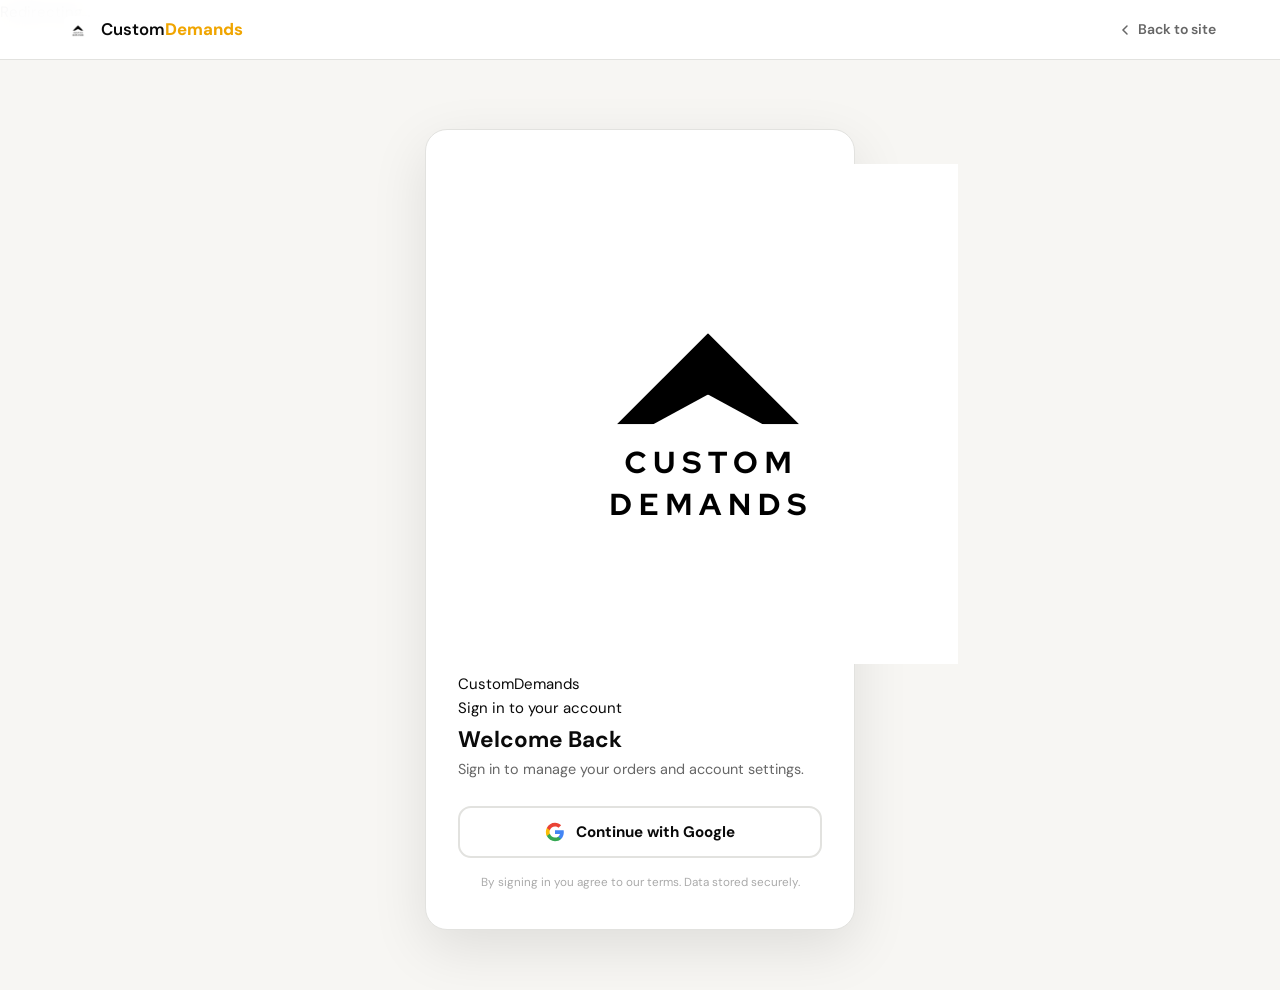
==== auth.html @ 0d6075da "Update auth.html" ====
<!DOCTYPE html>
<html lang="en">
<head>
  <meta charset="UTF-8"/>
  <meta name="viewport" content="width=device-width, initial-scale=1.0"/>
  <title>Account — Custom Demands</title>
  <link rel="icon" type="image/png" href="favicon.png"/>
  <link rel="preconnect" href="https://fonts.googleapis.com"/>
  <link rel="preconnect" href="https://fonts.gstatic.com" crossorigin/>
  <link href="https://fonts.googleapis.com/css2?family=Bebas+Neue&family=DM+Sans:wght@400;500;600;700;800&display=swap" rel="stylesheet"/>
  <link rel="stylesheet" href="auth.css"/>
</head>
<body>

  <!-- NAV -->
  <nav class="anav">
    <a href="index.html" class="anav-logo">
      <img src="favicon.png" alt="CD"/>
      <span>Custom<strong>Demands</strong></span>
    </a>
    <a href="index.html" class="anav-back">
      <svg width="16" height="16" viewBox="0 0 24 24" fill="none" stroke="currentColor" stroke-width="2.2" stroke-linecap="round"><polyline points="15 18 9 12 15 6"/></svg>
      Back to site
    </a>
  </nav>

  <!-- Redirect overlay (only shows during page transitions) -->
  <div class="redir-overlay" id="redirOverlay">
    <div class="redir-spin"></div>
    <p>Redirecting…</p>
  </div>

  <main class="amain">

    <!-- ═══════════════════════════════
         SCREEN 1 · SIGN IN  (default)
         ═══════════════════════════════ -->
    <section class="ascreen" id="screenSignIn">
      <div class="acard">
        <div class="abrand">
          <img src="favicon.png" alt="CD" class="abrand-ico"/>
          <div>
            <div class="abrand-name">Custom<span>Demands</span></div>
            <div class="abrand-sub">Sign in to your account</div>
          </div>
        </div>

        <h1 class="ahead">Welcome Back</h1>
        <p class="asub">Sign in to manage your orders and account settings.</p>

        <button class="btn-google" id="btnGoogle">
          <svg width="20" height="20" viewBox="0 0 24 24"><path d="M22.56 12.25c0-.78-.07-1.53-.2-2.25H12v4.26h5.92c-.26 1.37-1.04 2.53-2.21 3.31v2.77h3.57c2.08-1.92 3.28-4.74 3.28-8.09z" fill="#4285F4"/><path d="M12 23c2.97 0 5.46-.98 7.28-2.66l-3.57-2.77c-.98.66-2.23 1.06-3.71 1.06-2.86 0-5.29-1.93-6.16-4.53H2.18v2.84C3.99 20.53 7.7 23 12 23z" fill="#34A853"/><path d="M5.84 14.09c-.22-.66-.35-1.36-.35-2.09s.13-1.43.35-2.09V7.07H2.18C1.43 8.55 1 10.22 1 12s.43 3.45 1.18 4.93l3.66-2.84z" fill="#FBBC05"/><path d="M12 5.38c1.62 0 3.06.56 4.21 1.64l3.15-3.15C17.45 2.09 14.97 1 12 1 7.7 1 3.99 3.47 2.18 7.07l3.66 2.84c.87-2.6 3.3-4.53 6.16-4.53z" fill="#EA4335"/></svg>
          Continue with Google
        </button>

        <p class="aerr" id="signInError"></p>
        <p class="aterms">By signing in you agree to our terms. Data stored securely.</p>
      </div>
    </section>

    <!-- ═══════════════════════════════
         SCREEN 2 · ALREADY SIGNED IN
         ═══════════════════════════════ -->
    <section class="ascreen" id="screenAlready" style="display:none">
      <div class="acard">
        <div class="abrand">
          <img src="favicon.png" alt="CD" class="abrand-ico"/>
          <div>
            <div class="abrand-name">Custom<span>Demands</span></div>
            <div class="abrand-sub">You're logged in</div>
          </div>
        </div>

        <div class="already-avatar-wrap">
          <img src="" alt="" id="alreadyAvatar" class="already-avatar"/>
          <div class="already-check">
            <svg width="12" height="12" viewBox="0 0 24 24" fill="none" stroke="currentColor" stroke-width="3"><polyline points="20 6 9 17 4 12"/></svg>
          </div>
        </div>

        <h1 class="ahead" id="alreadyTitle">Hey, @user</h1>
        <p class="asub" id="alreadyEmail">email@example.com</p>
        <p class="already-note">You're already signed in to Custom Demands.</p>

        <a href="index.html" class="btn-full">Go to Homepage</a>
        <a href="auth.html?settings" class="btn-full outline" style="margin-top:10px">Open Settings</a>
        <button class="btn-signout-alt" id="btnAlreadySignOut">
          <svg width="14" height="14" viewBox="0 0 24 24" fill="none" stroke="currentColor" stroke-width="2" stroke-linecap="round"><path d="M9 21H5a2 2 0 01-2-2V5a2 2 0 012-2h4"/><polyline points="16 17 21 12 16 7"/><line x1="21" y1="12" x2="9" y2="12"/></svg>
          Sign out of this account
        </button>
      </div>
    </section>

    <!-- ═══════════════════════════════
         SCREEN 3 · PICK USERNAME
         ═══════════════════════════════ -->
    <section class="ascreen" id="screenUsername" style="display:none">
      <div class="acard">
        <div class="abrand">
          <img src="favicon.png" alt="CD" class="abrand-ico"/>
          <div>
            <div class="abrand-name">Custom<span>Demands</span></div>
            <div class="abrand-sub">One last step</div>
          </div>
        </div>

        <h1 class="ahead">Pick a Username</h1>
        <p class="asub">Choose a unique username for your Custom Demands profile.</p>

        <div class="user-prev">
          <img src="" alt="" id="upAvatar" class="user-prev-img"/>
          <div>
            <div class="user-prev-name"  id="upName">Name</div>
            <div class="user-prev-email" id="upEmail">email</div>
          </div>
        </div>

        <div class="afield">
          <label class="alabel" for="unInput">Username</label>
          <div class="ainput-wrap">
            <span class="ainput-pre">@</span>
            <input id="unInput" type="text" class="ainput" placeholder="yourcoolname" maxlength="24" autocomplete="off" spellcheck="false"/>
          </div>
          <p class="ahint">3–24 chars · Letters, numbers, underscores</p>
        </div>

        <p class="aerr" id="unError"></p>
        <button class="btn-full" id="btnSaveUsername">Save &amp; Continue</button>
      </div>
    </section>

    <!-- ═══════════════════════════════
         SCREEN 4 · SETTINGS
         ═══════════════════════════════ -->
    <section class="ascreen wide" id="screenSettings" style="display:none">
      <div class="acard wide">

        <div class="sprofile">
          <img src="" alt="" id="spAvatar" class="sprofile-img"/>
          <div>
            <div class="sprofile-un"    id="spUsername">@username</div>
            <div class="sprofile-email" id="spEmail">email</div>
            <div class="sprofile-since" id="spSince">Member since —</div>
          </div>
        </div>

        <div class="stabs">
          <button class="stab active" data-panel="panelProfile">
            <svg width="13" height="13" viewBox="0 0 24 24" fill="none" stroke="currentColor" stroke-width="2"><circle cx="12" cy="8" r="4"/><path d="M4 20c0-4 3.6-7 8-7s8 3 8 7"/></svg>
            Profile
          </button>
          <button class="stab" data-panel="panelAccount">
            <svg width="13" height="13" viewBox="0 0 24 24" fill="none" stroke="currentColor" stroke-width="2"><circle cx="12" cy="12" r="3"/><path d="M19.4 15a1.65 1.65 0 00.33 1.82l.06.06a2 2 0 010 2.83 2 2 0 01-2.83 0l-.06-.06a1.65 1.65 0 00-1.82-.33 1.65 1.65 0 00-1 1.51V21a2 2 0 01-4 0v-.09A1.65 1.65 0 009 19.4a1.65 1.65 0 00-1.82.33l-.06.06a2 2 0 01-2.83-2.83l.06-.06A1.65 1.65 0 004.68 15a1.65 1.65 0 00-1.51-1H3a2 2 0 010-4h.09A1.65 1.65 0 004.6 9a1.65 1.65 0 00-.33-1.82l-.06-.06a2 2 0 012.83-2.83l.06.06A1.65 1.65 0 009 4.68a1.65 1.65 0 001-1.51V3a2 2 0 014 0v.09a1.65 1.65 0 001 1.51 1.65 1.65 0 001.82-.33l.06-.06a2 2 0 012.83 2.83l-.06.06A1.65 1.65 0 0019.4 9a1.65 1.65 0 001.51 1H21a2 2 0 010 4h-.09a1.65 1.65 0 00-1.51 1z"/></svg>
            Account
          </button>
        </div>

        <!-- Profile panel -->
        <div class="spanel active" id="panelProfile">
          <h2 class="spanel-title">Edit Profile</h2>
          <div class="afield">
            <label class="alabel" for="settingsUsername">Username</label>
            <div class="ainput-wrap">
              <span class="ainput-pre">@</span>
              <input id="settingsUsername" type="text" class="ainput" placeholder="username" maxlength="24" autocomplete="off" spellcheck="false"/>
            </div>
            <p class="ahint">3–24 chars · Letters, numbers, underscores</p>
          </div>
          <p class="aerr"  id="sError"></p>
          <p class="aok"   id="sSuccess"></p>
          <button class="btn-full" id="btnSaveSettings">Save Changes</button>
        </div>

        <!-- Account panel -->
        <div class="spanel" id="panelAccount">
          <h2 class="spanel-title">Account Info</h2>
          <div class="sinfo-list">
            <div class="sinfo-row"><span class="sinfo-k">Display Name</span><span class="sinfo-v" id="infoName">—</span></div>
            <div class="sinfo-row"><span class="sinfo-k">Email</span>       <span class="sinfo-v" id="infoEmail">—</span></div>
            <div class="sinfo-row"><span class="sinfo-k">Provider</span>    <span class="sinfo-v">Google</span></div>
            <div class="sinfo-row"><span class="sinfo-k">User ID</span>     <span class="sinfo-v mono" id="infoUID">—</span></div>
          </div>
          <div class="ssignout-zone">
            <p class="ssignout-lbl">End your current session</p>
            <button class="btn-signout" id="btnSignOut">
              <svg width="15" height="15" viewBox="0 0 24 24" fill="none" stroke="currentColor" stroke-width="2" stroke-linecap="round"><path d="M9 21H5a2 2 0 01-2-2V5a2 2 0 012-2h4"/><polyline points="16 17 21 12 16 7"/><line x1="21" y1="12" x2="9" y2="12"/></svg>
              Sign Out
            </button>
          </div>
        </div>

      </div>
    </section>

  </main>

  <script src="https://www.gstatic.com/firebasejs/10.12.0/firebase-app-compat.js"></script>
  <script src="https://www.gstatic.com/firebasejs/10.12.0/firebase-auth-compat.js"></script>
  <script src="https://www.gstatic.com/firebasejs/10.12.0/firebase-database-compat.js"></script>
  <script src="auth.js"></script>
</body>
</html>
---- auth.css ----
/* ===============================
   CUSTOM DEMANDS — auth.css
   =============================== */

*, *::before, *::after { box-sizing: border-box; margin: 0; padding: 0; }

:root {
  --white:  #ffffff;
  --off:    #f7f6f3;
  --light:  #eeede9;
  --border: #e2e2df;
  --black:  #0a0a0a;
  --gray:   #666;
  --gray-l: #aaa;
  --accent: #f0a500;
  --red:    #d03030;
  --green:  #1a9e5e;
  --nav-h:  60px;
  --r:      13px;
  --r-lg:   22px;
  --shadow: 0 18px 56px rgba(0,0,0,.10);
  --fd:     'Bebas Neue', sans-serif;
  --fb:     'DM Sans', sans-serif;
}

html { scroll-behavior: smooth; }

body {
  background: var(--off);
  color: var(--black);
  font-family: var(--fb);
  font-size: 15px;
  line-height: 1.65;
  min-height: 100vh;
  -webkit-font-smoothing: antialiased;
}

* { -webkit-user-select: none; user-select: none; }
input { -webkit-user-select: text; user-select: text; }
img { -webkit-user-drag: none; pointer-events: none; }

::-webkit-scrollbar { width: 5px; }
::-webkit-scrollbar-thumb { background: #ccc; border-radius: 99px; }

/* ── NAV ── */
.anav {
  position: fixed; top: 0; left: 0; right: 0; z-index: 100;
  height: var(--nav-h);
  background: rgba(255,255,255,.96);
  backdrop-filter: blur(14px);
  border-bottom: 1.5px solid var(--border);
  display: flex; align-items: center; justify-content: space-between;
  padding: 0 5%;
}
.anav-logo {
  display: flex; align-items: center; gap: 9px;
  text-decoration: none; color: var(--black);
  font-size: 1.05rem; font-weight: 600;
}
.anav-logo img { width: 28px; height: 28px; border-radius: 6px; object-fit: contain; }
.anav-logo strong { color: var(--accent); font-weight: 800; }
.anav-back {
  display: flex; align-items: center; gap: 5px;
  color: var(--gray); font-size: .875rem; font-weight: 600;
  text-decoration: none; transition: color .2s;
}
.anav-back:hover { color: var(--black); }

/* ── REDIRECT OVERLAY ── */
.redirect-overlay {
  display: none;
  position: fixed; inset: 0; z-index: 999;
  background: var(--off);
  flex-direction: column;
  align-items: center; justify-content: center; gap: 14px;
}
.redirect-overlay.show { display: flex; }
.redirect-spinner {
  width: 36px; height: 36px;
  border: 3px solid var(--border);
  border-top-color: var(--black);
  border-radius: 50%;
  animation: spin .65s linear infinite;
}
.redirect-overlay p { font-size: .85rem; font-weight: 600; color: var(--gray); }
@keyframes spin { to { transform: rotate(360deg); } }

/* ── MAIN ── */
.amain {
  min-height: 100vh;
  padding: calc(var(--nav-h) + 44px) 5% 60px;
  display: flex; align-items: flex-start; justify-content: center;
}

/* ── SCREENS ── */
.ascreen {
  width: 100%; max-width: 430px;
  animation: aUp .28s ease;
}
.ascreen.wide { max-width: 520px; }

@keyframes aUp {
  from { opacity: 0; transform: translateY(14px); }
  to   { opacity: 1; transform: translateY(0); }
}

/* ── CARD ── */
.acard {
  background: var(--white);
  border: 1.5px solid var(--border);
  border-radius: var(--r-lg);
  padding: 34px 32px 38px;
  box-shadow: var(--shadow);
}
.acard.wide { max-width: 100%; }

/* ── BRAND ROW ── */
.acard-brand {
  display: flex; align-items: center; gap: 12px;
  padding-bottom: 22px; margin-bottom: 22px;
  border-bottom: 1.5px solid var(--border);
}
.acard-favicon {
  width: 44px; height: 44px; border-radius: 10px;
  object-fit: contain; background: var(--off);
  border: 1.5px solid var(--border); flex-shrink: 0;
}
.acard-brand-name { font-size: 1.05rem; font-weight: 700; line-height: 1.2; }
.acard-brand-name span { color: var(--accent); }
.acard-brand-sub { font-size: .75rem; color: var(--gray-l); margin-top: 2px; }

/* ── TYPOGRAPHY ── */
.aheading {
  font-family: var(--fd);
  font-size: 2.6rem; letter-spacing: .3px; line-height: 1;
  color: var(--black); margin-bottom: 9px;
}
.asub   { font-size: .9rem; color: var(--gray); line-height: 1.65; margin-bottom: 24px; }
.aterms { font-size: .73rem; color: var(--gray-l); text-align: center; margin-top: 16px; line-height: 1.5; }

/* ── GOOGLE BUTTON ── */
.btn-google {
  display: flex; align-items: center; justify-content: center; gap: 11px;
  width: 100%; padding: 14px 20px;
  background: var(--white);
  border: 2px solid var(--border);
  border-radius: var(--r);
  font-family: var(--fb); font-weight: 700; font-size: .95rem;
  color: var(--black); cursor: pointer;
  transition: border-color .2s, box-shadow .18s, transform .15s, background .18s;
}
.btn-google:hover {
  border-color: var(--black); background: var(--off);
  box-shadow: 0 6px 22px rgba(0,0,0,.09);
  transform: translateY(-1px);
}
.btn-google:active { transform: translateY(0); box-shadow: none; }
.btn-google:disabled { opacity: .55; cursor: not-allowed; transform: none; }

.btn-google-spinner {
  display: inline-block; width: 16px; height: 16px;
  border: 2px solid rgba(0,0,0,.15); border-top-color: var(--black);
  border-radius: 50%; animation: spin .6s linear infinite;
}

/* ── USER PREVIEW ── */
.user-preview {
  display: flex; align-items: center; gap: 12px;
  padding: 14px 16px;
  background: var(--off); border: 1.5px solid var(--border);
  border-radius: var(--r); margin-bottom: 20px;
}
.user-preview-img {
  width: 48px; height: 48px; border-radius: 50%;
  object-fit: cover; flex-shrink: 0;
  border: 2.5px solid var(--white);
  box-shadow: 0 3px 12px rgba(0,0,0,.1);
}
.user-preview-name  { font-weight: 700; font-size: .9rem; }
.user-preview-email { font-size: .76rem; color: var(--gray-l); margin-top: 2px; }

/* ── FORM ── */
.afield { margin-bottom: 16px; }
.alabel {
  display: block; font-size: .76rem; font-weight: 800;
  letter-spacing: .12em; text-transform: uppercase;
  color: var(--black); margin-bottom: 8px;
}
.ainput-wrap {
  display: flex; align-items: stretch;
  border: 2px solid var(--border); border-radius: var(--r);
  overflow: hidden; background: var(--white);
  transition: border-color .2s, box-shadow .2s;
}
.ainput-wrap:focus-within {
  border-color: var(--black);
  box-shadow: 0 0 0 3px rgba(0,0,0,.06);
}
.ainput-pre {
  display: flex; align-items: center; padding: 0 12px;
  font-weight: 900; font-size: 1rem; color: var(--gray-l);
  background: var(--off); border-right: 2px solid var(--border); flex-shrink: 0;
}
.ainput {
  flex: 1; padding: 12px 14px;
  background: none; border: none; outline: none;
  font-family: var(--fb); font-size: .95rem; font-weight: 500; color: var(--black);
}
.ainput::placeholder { color: var(--gray-l); }
.ahint { font-size: .74rem; color: var(--gray-l); margin-top: 6px; }

/* ── MESSAGES ── */
.aerror {
  font-size: .82rem; color: var(--red); font-weight: 600;
  margin-bottom: 12px; line-height: 1.45;
}
.aerror:not(:empty) {
  background: rgba(208,48,48,.06); border: 1px solid rgba(208,48,48,.18);
  border-radius: 9px; padding: 10px 13px;
}
.asuccess {
  font-size: .82rem; color: var(--green); font-weight: 600; margin-bottom: 12px;
}
.asuccess:not(:empty) {
  background: rgba(26,158,94,.06); border: 1px solid rgba(26,158,94,.2);
  border-radius: 9px; padding: 10px 13px;
}

/* ── BUTTONS ── */
.btn-full {
  display: flex; align-items: center; justify-content: center;
  width: 100%; padding: 14px;
  background: var(--black); color: var(--white);
  border: 2px solid var(--black); border-radius: 999px;
  font-family: var(--fb); font-weight: 800; font-size: .88rem;
  letter-spacing: .05em; text-transform: uppercase; cursor: pointer;
  transition: background .2s, color .2s, transform .15s, box-shadow .2s;
}
.btn-full:hover {
  background: var(--accent); border-color: var(--accent); color: var(--black);
  transform: translateY(-2px); box-shadow: 0 8px 24px rgba(240,165,0,.26);
}
.btn-full:disabled { opacity: .5; cursor: not-allowed; transform: none; box-shadow: none; }

/* ── SETTINGS PROFILE ── */
.sprofile {
  display: flex; align-items: center; gap: 16px;
  padding-bottom: 20px; margin-bottom: 20px;
  border-bottom: 1.5px solid var(--border);
}
.sprofile-img {
  width: 66px; height: 66px; border-radius: 50%;
  object-fit: cover; flex-shrink: 0;
  border: 3px solid var(--border);
}
.sprofile-username { font-family: var(--fd); font-size: 1.65rem; letter-spacing: .02em; line-height: 1; }
.sprofile-email    { font-size: .84rem; color: var(--gray); margin-top: 4px; }
.sprofile-since    { font-size: .73rem; color: var(--gray-l); margin-top: 4px; }

/* ── TABS ── */
.stabs {
  display: flex; gap: 4px;
  background: var(--light); border-radius: 999px; padding: 4px;
  margin-bottom: 24px;
}
.stab {
  flex: 1; display: flex; align-items: center; justify-content: center; gap: 7px;
  padding: 9px 16px; background: none; border: none; border-radius: 999px;
  font-family: var(--fb); font-size: .875rem; font-weight: 600;
  color: var(--gray); cursor: pointer;
  transition: background .18s, color .18s, box-shadow .18s;
}
.stab.active {
  background: var(--white); color: var(--black);
  box-shadow: 0 2px 10px rgba(0,0,0,.07);
}

/* ── PANELS ── */
.spanel { display: none; }
.spanel.active { display: block; animation: aUp .2s ease; }
.spanel-title {
  font-family: var(--fd); font-size: 1.5rem; letter-spacing: .02em;
  color: var(--black); margin-bottom: 18px;
}

/* ── INFO LIST ── */
.sinfo-list {
  border: 1.5px solid var(--border); border-radius: var(--r);
  overflow: hidden; margin-bottom: 22px;
}
.sinfo-row {
  display: flex; align-items: center; justify-content: space-between;
  padding: 12px 16px; gap: 16px;
  border-bottom: 1px solid var(--border);
}
.sinfo-row:last-child { border-bottom: none; }
.sinfo-row:nth-child(even) { background: var(--off); }
.sinfo-key {
  font-size: .76rem; font-weight: 800; letter-spacing: .1em;
  text-transform: uppercase; color: var(--gray); white-space: nowrap;
}
.sinfo-val  { font-size: .875rem; font-weight: 500; color: var(--black); text-align: right; }
.sinfo-val.mono { font-family: monospace; font-size: .72rem; color: var(--gray); }

/* ── SIGN OUT ── */
.ssignout-wrap {
  display: flex; align-items: center; justify-content: space-between;
  flex-wrap: wrap; gap: 12px;
  background: var(--off); border: 1.5px solid var(--border);
  border-radius: var(--r); padding: 18px 20px;
}
.ssignout-label { font-size: .85rem; font-weight: 600; color: var(--gray); }
.btn-signout {
  display: flex; align-items: center; gap: 8px;
  padding: 9px 20px;
  background: var(--white); color: var(--red);
  border: 1.5px solid var(--red); border-radius: 999px;
  font-family: var(--fb); font-weight: 700; font-size: .84rem;
  cursor: pointer; transition: background .18s, color .18s, transform .15s;
}
.btn-signout:hover { background: var(--red); color: var(--white); transform: translateY(-1px); }

/* ── RESPONSIVE ── */
@media (max-width: 520px) {
  .acard { padding: 22px 18px 26px; }
  .aheading { font-size: 2rem; }
  .sprofile { flex-direction: column; align-items: flex-start; }
  .stabs { flex-direction: column; border-radius: var(--r); }
  .stab  { border-radius: 9px; }
  .sinfo-row { flex-direction: column; align-items: flex-start; gap: 3px; }
  .sinfo-val { text-align: left; }
  .ssignout-wrap { flex-direction: column; align-items: flex-start; }
}
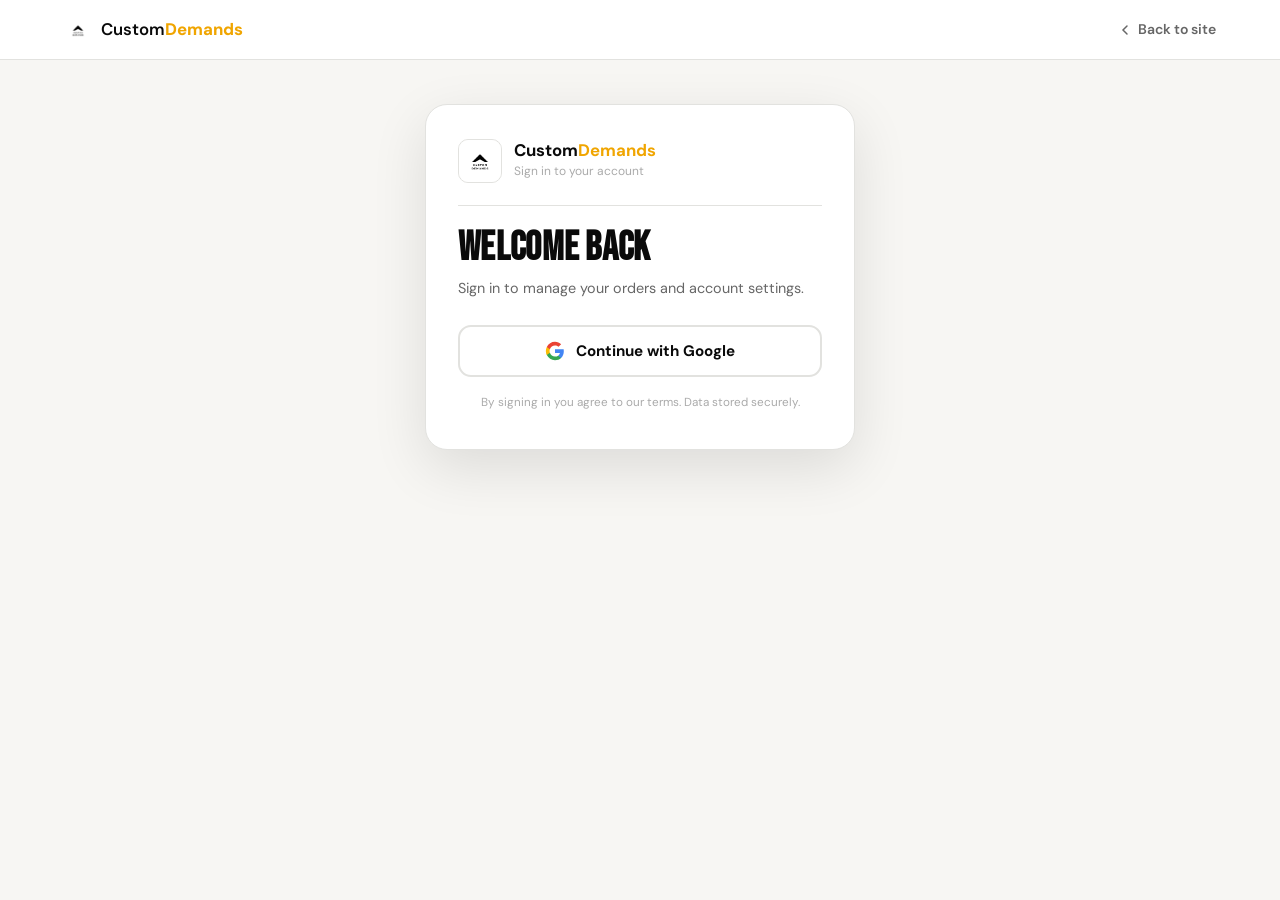
==== commit e8cc4393: "Update auth.html" ====
--- a/auth.html
+++ b/auth.html
@@ -12,7 +12,6 @@
 </head>
 <body>
 
-  <!-- NAV -->
   <nav class="anav">
     <a href="index.html" class="anav-logo">
       <img src="favicon.png" alt="CD"/>
@@ -24,7 +23,6 @@
     </a>
   </nav>
 
-  <!-- Redirect overlay (only shows during page transitions) -->
   <div class="redir-overlay" id="redirOverlay">
     <div class="redir-spin"></div>
     <p>Redirecting…</p>
@@ -32,9 +30,7 @@
 
   <main class="amain">
 
-    <!-- ═══════════════════════════════
-         SCREEN 1 · SIGN IN  (default)
-         ═══════════════════════════════ -->
+    <!-- SCREEN 1: SIGN IN -->
     <section class="ascreen" id="screenSignIn">
       <div class="acard">
         <div class="abrand">
@@ -44,23 +40,18 @@
             <div class="abrand-sub">Sign in to your account</div>
           </div>
         </div>
-
         <h1 class="ahead">Welcome Back</h1>
         <p class="asub">Sign in to manage your orders and account settings.</p>
-
         <button class="btn-google" id="btnGoogle">
           <svg width="20" height="20" viewBox="0 0 24 24"><path d="M22.56 12.25c0-.78-.07-1.53-.2-2.25H12v4.26h5.92c-.26 1.37-1.04 2.53-2.21 3.31v2.77h3.57c2.08-1.92 3.28-4.74 3.28-8.09z" fill="#4285F4"/><path d="M12 23c2.97 0 5.46-.98 7.28-2.66l-3.57-2.77c-.98.66-2.23 1.06-3.71 1.06-2.86 0-5.29-1.93-6.16-4.53H2.18v2.84C3.99 20.53 7.7 23 12 23z" fill="#34A853"/><path d="M5.84 14.09c-.22-.66-.35-1.36-.35-2.09s.13-1.43.35-2.09V7.07H2.18C1.43 8.55 1 10.22 1 12s.43 3.45 1.18 4.93l3.66-2.84z" fill="#FBBC05"/><path d="M12 5.38c1.62 0 3.06.56 4.21 1.64l3.15-3.15C17.45 2.09 14.97 1 12 1 7.7 1 3.99 3.47 2.18 7.07l3.66 2.84c.87-2.6 3.3-4.53 6.16-4.53z" fill="#EA4335"/></svg>
           Continue with Google
         </button>
-
         <p class="aerr" id="signInError"></p>
         <p class="aterms">By signing in you agree to our terms. Data stored securely.</p>
       </div>
     </section>
 
-    <!-- ═══════════════════════════════
-         SCREEN 2 · ALREADY SIGNED IN
-         ═══════════════════════════════ -->
+    <!-- SCREEN 2: ALREADY SIGNED IN -->
     <section class="ascreen" id="screenAlready" style="display:none">
       <div class="acard">
         <div class="abrand">
@@ -70,18 +61,15 @@
             <div class="abrand-sub">You're logged in</div>
           </div>
         </div>
-
         <div class="already-avatar-wrap">
           <img src="" alt="" id="alreadyAvatar" class="already-avatar"/>
           <div class="already-check">
             <svg width="12" height="12" viewBox="0 0 24 24" fill="none" stroke="currentColor" stroke-width="3"><polyline points="20 6 9 17 4 12"/></svg>
           </div>
         </div>
-
         <h1 class="ahead" id="alreadyTitle">Hey, @user</h1>
         <p class="asub" id="alreadyEmail">email@example.com</p>
         <p class="already-note">You're already signed in to Custom Demands.</p>
-
         <a href="index.html" class="btn-full">Go to Homepage</a>
         <a href="auth.html?settings" class="btn-full outline" style="margin-top:10px">Open Settings</a>
         <button class="btn-signout-alt" id="btnAlreadySignOut">
@@ -91,9 +79,7 @@
       </div>
     </section>
 
-    <!-- ═══════════════════════════════
-         SCREEN 3 · PICK USERNAME
-         ═══════════════════════════════ -->
+    <!-- SCREEN 3: PICK USERNAME -->
     <section class="ascreen" id="screenUsername" style="display:none">
       <div class="acard">
         <div class="abrand">
@@ -103,10 +89,8 @@
             <div class="abrand-sub">One last step</div>
           </div>
         </div>
-
         <h1 class="ahead">Pick a Username</h1>
         <p class="asub">Choose a unique username for your Custom Demands profile.</p>
-
         <div class="user-prev">
           <img src="" alt="" id="upAvatar" class="user-prev-img"/>
           <div>
@@ -114,7 +98,6 @@
             <div class="user-prev-email" id="upEmail">email</div>
           </div>
         </div>
-
         <div class="afield">
           <label class="alabel" for="unInput">Username</label>
           <div class="ainput-wrap">
@@ -123,18 +106,14 @@
           </div>
           <p class="ahint">3–24 chars · Letters, numbers, underscores</p>
         </div>
-
         <p class="aerr" id="unError"></p>
         <button class="btn-full" id="btnSaveUsername">Save &amp; Continue</button>
       </div>
     </section>
 
-    <!-- ═══════════════════════════════
-         SCREEN 4 · SETTINGS
-         ═══════════════════════════════ -->
+    <!-- SCREEN 4: SETTINGS -->
     <section class="ascreen wide" id="screenSettings" style="display:none">
       <div class="acard wide">
-
         <div class="sprofile">
           <img src="" alt="" id="spAvatar" class="sprofile-img"/>
           <div>
@@ -143,7 +122,6 @@
             <div class="sprofile-since" id="spSince">Member since —</div>
           </div>
         </div>
-
         <div class="stabs">
           <button class="stab active" data-panel="panelProfile">
             <svg width="13" height="13" viewBox="0 0 24 24" fill="none" stroke="currentColor" stroke-width="2"><circle cx="12" cy="8" r="4"/><path d="M4 20c0-4 3.6-7 8-7s8 3 8 7"/></svg>
@@ -154,8 +132,6 @@
             Account
           </button>
         </div>
-
-        <!-- Profile panel -->
         <div class="spanel active" id="panelProfile">
           <h2 class="spanel-title">Edit Profile</h2>
           <div class="afield">
@@ -170,8 +146,6 @@
           <p class="aok"   id="sSuccess"></p>
           <button class="btn-full" id="btnSaveSettings">Save Changes</button>
         </div>
-
-        <!-- Account panel -->
         <div class="spanel" id="panelAccount">
           <h2 class="spanel-title">Account Info</h2>
           <div class="sinfo-list">
@@ -188,7 +162,6 @@
             </button>
           </div>
         </div>
-
       </div>
     </section>
 
--- a/auth.css
+++ b/auth.css
@@ -1,24 +1,24 @@
-/* ===============================
+/* ================================
    CUSTOM DEMANDS — auth.css
-   =============================== */
+   ================================ */
 
 *, *::before, *::after { box-sizing: border-box; margin: 0; padding: 0; }
 
 :root {
-  --white:  #ffffff;
+  --w:      #ffffff;
   --off:    #f7f6f3;
   --light:  #eeede9;
-  --border: #e2e2df;
-  --black:  #0a0a0a;
+  --bdr:    #e2e2df;
+  --blk:    #0a0a0a;
   --gray:   #666;
   --gray-l: #aaa;
-  --accent: #f0a500;
+  --acc:    #f0a500;
   --red:    #d03030;
   --green:  #1a9e5e;
   --nav-h:  60px;
   --r:      13px;
   --r-lg:   22px;
-  --shadow: 0 18px 56px rgba(0,0,0,.10);
+  --sh:     0 18px 56px rgba(0,0,0,.11);
   --fd:     'Bebas Neue', sans-serif;
   --fb:     'DM Sans', sans-serif;
 }
@@ -27,7 +27,7 @@
 
 body {
   background: var(--off);
-  color: var(--black);
+  color: var(--blk);
   font-family: var(--fb);
   font-size: 15px;
   line-height: 1.65;
@@ -48,41 +48,38 @@
   height: var(--nav-h);
   background: rgba(255,255,255,.96);
   backdrop-filter: blur(14px);
-  border-bottom: 1.5px solid var(--border);
+  border-bottom: 1.5px solid var(--bdr);
   display: flex; align-items: center; justify-content: space-between;
   padding: 0 5%;
 }
 .anav-logo {
   display: flex; align-items: center; gap: 9px;
-  text-decoration: none; color: var(--black);
+  text-decoration: none; color: var(--blk);
   font-size: 1.05rem; font-weight: 600;
 }
-.anav-logo img { width: 28px; height: 28px; border-radius: 6px; object-fit: contain; }
-.anav-logo strong { color: var(--accent); font-weight: 800; }
+.anav-logo img    { width: 28px; height: 28px; border-radius: 6px; object-fit: contain; }
+.anav-logo strong { color: var(--acc); font-weight: 800; }
 .anav-back {
   display: flex; align-items: center; gap: 5px;
   color: var(--gray); font-size: .875rem; font-weight: 600;
   text-decoration: none; transition: color .2s;
 }
-.anav-back:hover { color: var(--black); }
+.anav-back:hover { color: var(--blk); }
 
 /* ── REDIRECT OVERLAY ── */
-.redirect-overlay {
+.redir-overlay {
   display: none;
   position: fixed; inset: 0; z-index: 999;
   background: var(--off);
-  flex-direction: column;
-  align-items: center; justify-content: center; gap: 14px;
-}
-.redirect-overlay.show { display: flex; }
-.redirect-spinner {
+  flex-direction: column; align-items: center; justify-content: center; gap: 14px;
+}
+.redir-overlay.show { display: flex; }
+.redir-spin {
   width: 36px; height: 36px;
-  border: 3px solid var(--border);
-  border-top-color: var(--black);
-  border-radius: 50%;
-  animation: spin .65s linear infinite;
-}
-.redirect-overlay p { font-size: .85rem; font-weight: 600; color: var(--gray); }
+  border: 3px solid var(--bdr); border-top-color: var(--blk);
+  border-radius: 50%; animation: spin .65s linear infinite;
+}
+.redir-overlay p { font-size: .85rem; font-weight: 600; color: var(--gray); }
 @keyframes spin { to { transform: rotate(360deg); } }
 
 /* ── MAIN ── */
@@ -106,228 +103,212 @@
 
 /* ── CARD ── */
 .acard {
-  background: var(--white);
-  border: 1.5px solid var(--border);
+  background: var(--w);
+  border: 1.5px solid var(--bdr);
   border-radius: var(--r-lg);
   padding: 34px 32px 38px;
-  box-shadow: var(--shadow);
+  box-shadow: var(--sh);
 }
 .acard.wide { max-width: 100%; }
 
-/* ── BRAND ROW ── */
-.acard-brand {
+/* ── BRAND ── */
+.abrand {
   display: flex; align-items: center; gap: 12px;
   padding-bottom: 22px; margin-bottom: 22px;
-  border-bottom: 1.5px solid var(--border);
-}
-.acard-favicon {
+  border-bottom: 1.5px solid var(--bdr);
+}
+.abrand-ico {
   width: 44px; height: 44px; border-radius: 10px;
   object-fit: contain; background: var(--off);
-  border: 1.5px solid var(--border); flex-shrink: 0;
-}
-.acard-brand-name { font-size: 1.05rem; font-weight: 700; line-height: 1.2; }
-.acard-brand-name span { color: var(--accent); }
-.acard-brand-sub { font-size: .75rem; color: var(--gray-l); margin-top: 2px; }
+  border: 1.5px solid var(--bdr); flex-shrink: 0;
+}
+.abrand-name       { font-size: 1.05rem; font-weight: 700; line-height: 1.2; }
+.abrand-name span  { color: var(--acc); }
+.abrand-sub        { font-size: .75rem; color: var(--gray-l); margin-top: 2px; }
 
 /* ── TYPOGRAPHY ── */
-.aheading {
-  font-family: var(--fd);
-  font-size: 2.6rem; letter-spacing: .3px; line-height: 1;
-  color: var(--black); margin-bottom: 9px;
-}
+.ahead  { font-family: var(--fd); font-size: 2.5rem; letter-spacing: .3px; line-height: 1; color: var(--blk); margin-bottom: 9px; }
 .asub   { font-size: .9rem; color: var(--gray); line-height: 1.65; margin-bottom: 24px; }
 .aterms { font-size: .73rem; color: var(--gray-l); text-align: center; margin-top: 16px; line-height: 1.5; }
 
-/* ── GOOGLE BUTTON ── */
+/* ── GOOGLE BTN ── */
 .btn-google {
   display: flex; align-items: center; justify-content: center; gap: 11px;
   width: 100%; padding: 14px 20px;
-  background: var(--white);
-  border: 2px solid var(--border);
+  background: var(--w); border: 2px solid var(--bdr);
   border-radius: var(--r);
   font-family: var(--fb); font-weight: 700; font-size: .95rem;
-  color: var(--black); cursor: pointer;
-  transition: border-color .2s, box-shadow .18s, transform .15s, background .18s;
-}
-.btn-google:hover {
-  border-color: var(--black); background: var(--off);
-  box-shadow: 0 6px 22px rgba(0,0,0,.09);
-  transform: translateY(-1px);
-}
+  color: var(--blk); cursor: pointer;
+  transition: border-color .18s, box-shadow .18s, transform .14s, background .18s;
+}
+.btn-google:hover { border-color: var(--blk); background: var(--off); box-shadow: 0 6px 22px rgba(0,0,0,.09); transform: translateY(-1px); }
 .btn-google:active { transform: translateY(0); box-shadow: none; }
 .btn-google:disabled { opacity: .55; cursor: not-allowed; transform: none; }
 
 .btn-google-spinner {
   display: inline-block; width: 16px; height: 16px;
-  border: 2px solid rgba(0,0,0,.15); border-top-color: var(--black);
+  border: 2px solid rgba(0,0,0,.15); border-top-color: var(--blk);
   border-radius: 50%; animation: spin .6s linear infinite;
 }
 
+/* ── ALREADY SIGNED IN ── */
+.already-avatar-wrap {
+  position: relative; width: 76px; height: 76px;
+  margin: 0 auto 18px;
+}
+.already-avatar {
+  width: 76px; height: 76px; border-radius: 50%;
+  object-fit: cover; display: block;
+  border: 3px solid var(--bdr);
+}
+.already-check {
+  position: absolute; bottom: 0; right: 0;
+  width: 26px; height: 26px; border-radius: 50%;
+  background: var(--green); color: #fff;
+  display: flex; align-items: center; justify-content: center;
+  border: 2.5px solid var(--w);
+}
+.already-note {
+  font-size: .88rem; color: var(--gray); text-align: center;
+  margin-bottom: 22px; line-height: 1.5;
+}
+.btn-signout-alt {
+  display: flex; align-items: center; justify-content: center; gap: 7px;
+  width: 100%; padding: 11px;
+  background: none; border: none;
+  font-family: var(--fb); font-size: .82rem; font-weight: 700;
+  color: var(--red); cursor: pointer; margin-top: 14px;
+  transition: opacity .18s;
+}
+.btn-signout-alt:hover { opacity: .7; }
+
 /* ── USER PREVIEW ── */
-.user-preview {
+.user-prev {
   display: flex; align-items: center; gap: 12px;
-  padding: 14px 16px;
-  background: var(--off); border: 1.5px solid var(--border);
-  border-radius: var(--r); margin-bottom: 20px;
-}
-.user-preview-img {
-  width: 48px; height: 48px; border-radius: 50%;
-  object-fit: cover; flex-shrink: 0;
-  border: 2.5px solid var(--white);
-  box-shadow: 0 3px 12px rgba(0,0,0,.1);
-}
-.user-preview-name  { font-weight: 700; font-size: .9rem; }
-.user-preview-email { font-size: .76rem; color: var(--gray-l); margin-top: 2px; }
+  padding: 14px 16px; background: var(--off);
+  border: 1.5px solid var(--bdr); border-radius: var(--r);
+  margin-bottom: 20px;
+}
+.user-prev-img {
+  width: 48px; height: 48px; border-radius: 50%; object-fit: cover; flex-shrink: 0;
+  border: 2.5px solid var(--w); box-shadow: 0 3px 12px rgba(0,0,0,.1);
+}
+.user-prev-name  { font-weight: 700; font-size: .9rem; }
+.user-prev-email { font-size: .76rem; color: var(--gray-l); margin-top: 2px; }
 
 /* ── FORM ── */
-.afield { margin-bottom: 16px; }
-.alabel {
-  display: block; font-size: .76rem; font-weight: 800;
-  letter-spacing: .12em; text-transform: uppercase;
-  color: var(--black); margin-bottom: 8px;
-}
+.afield    { margin-bottom: 16px; }
+.alabel    { display: block; font-size: .76rem; font-weight: 800; letter-spacing: .12em; text-transform: uppercase; color: var(--blk); margin-bottom: 8px; }
 .ainput-wrap {
   display: flex; align-items: stretch;
-  border: 2px solid var(--border); border-radius: var(--r);
-  overflow: hidden; background: var(--white);
+  border: 2px solid var(--bdr); border-radius: var(--r);
+  overflow: hidden; background: var(--w);
   transition: border-color .2s, box-shadow .2s;
 }
-.ainput-wrap:focus-within {
-  border-color: var(--black);
-  box-shadow: 0 0 0 3px rgba(0,0,0,.06);
-}
+.ainput-wrap:focus-within { border-color: var(--blk); box-shadow: 0 0 0 3px rgba(0,0,0,.06); }
 .ainput-pre {
   display: flex; align-items: center; padding: 0 12px;
   font-weight: 900; font-size: 1rem; color: var(--gray-l);
-  background: var(--off); border-right: 2px solid var(--border); flex-shrink: 0;
+  background: var(--off); border-right: 2px solid var(--bdr); flex-shrink: 0;
 }
 .ainput {
-  flex: 1; padding: 12px 14px;
-  background: none; border: none; outline: none;
-  font-family: var(--fb); font-size: .95rem; font-weight: 500; color: var(--black);
+  flex: 1; padding: 12px 14px; background: none; border: none; outline: none;
+  font-family: var(--fb); font-size: .95rem; font-weight: 500; color: var(--blk);
 }
 .ainput::placeholder { color: var(--gray-l); }
 .ahint { font-size: .74rem; color: var(--gray-l); margin-top: 6px; }
 
 /* ── MESSAGES ── */
-.aerror {
+.aerr {
   font-size: .82rem; color: var(--red); font-weight: 600;
-  margin-bottom: 12px; line-height: 1.45;
-}
-.aerror:not(:empty) {
-  background: rgba(208,48,48,.06); border: 1px solid rgba(208,48,48,.18);
-  border-radius: 9px; padding: 10px 13px;
-}
-.asuccess {
-  font-size: .82rem; color: var(--green); font-weight: 600; margin-bottom: 12px;
-}
-.asuccess:not(:empty) {
-  background: rgba(26,158,94,.06); border: 1px solid rgba(26,158,94,.2);
-  border-radius: 9px; padding: 10px 13px;
-}
+  margin-bottom: 12px; line-height: 1.45; min-height: 1px;
+}
+.aerr:not(:empty) { background: rgba(208,48,48,.06); border: 1px solid rgba(208,48,48,.18); border-radius: 9px; padding: 10px 13px; }
+
+.aok {
+  font-size: .82rem; color: var(--green); font-weight: 600;
+  margin-bottom: 12px; min-height: 1px;
+}
+.aok:not(:empty) { background: rgba(26,158,94,.06); border: 1px solid rgba(26,158,94,.2); border-radius: 9px; padding: 10px 13px; }
 
 /* ── BUTTONS ── */
 .btn-full {
   display: flex; align-items: center; justify-content: center;
   width: 100%; padding: 14px;
-  background: var(--black); color: var(--white);
-  border: 2px solid var(--black); border-radius: 999px;
+  background: var(--blk); color: var(--w);
+  border: 2px solid var(--blk); border-radius: 999px;
   font-family: var(--fb); font-weight: 800; font-size: .88rem;
-  letter-spacing: .05em; text-transform: uppercase; cursor: pointer;
-  transition: background .2s, color .2s, transform .15s, box-shadow .2s;
-}
-.btn-full:hover {
-  background: var(--accent); border-color: var(--accent); color: var(--black);
-  transform: translateY(-2px); box-shadow: 0 8px 24px rgba(240,165,0,.26);
-}
+  letter-spacing: .05em; text-transform: uppercase;
+  text-decoration: none; cursor: pointer;
+  transition: background .18s, color .18s, transform .14s, box-shadow .18s;
+}
+.btn-full:hover { background: var(--acc); border-color: var(--acc); color: var(--blk); transform: translateY(-2px); box-shadow: 0 8px 24px rgba(240,165,0,.26); }
 .btn-full:disabled { opacity: .5; cursor: not-allowed; transform: none; box-shadow: none; }
+.btn-full.outline { background: transparent; color: var(--blk); }
+.btn-full.outline:hover { background: var(--blk); color: var(--w); border-color: var(--blk); }
 
 /* ── SETTINGS PROFILE ── */
 .sprofile {
   display: flex; align-items: center; gap: 16px;
   padding-bottom: 20px; margin-bottom: 20px;
-  border-bottom: 1.5px solid var(--border);
-}
-.sprofile-img {
-  width: 66px; height: 66px; border-radius: 50%;
-  object-fit: cover; flex-shrink: 0;
-  border: 3px solid var(--border);
-}
-.sprofile-username { font-family: var(--fd); font-size: 1.65rem; letter-spacing: .02em; line-height: 1; }
-.sprofile-email    { font-size: .84rem; color: var(--gray); margin-top: 4px; }
-.sprofile-since    { font-size: .73rem; color: var(--gray-l); margin-top: 4px; }
+  border-bottom: 1.5px solid var(--bdr);
+}
+.sprofile-img   { width: 66px; height: 66px; border-radius: 50%; object-fit: cover; flex-shrink: 0; border: 3px solid var(--bdr); }
+.sprofile-un    { font-family: var(--fd); font-size: 1.65rem; letter-spacing: .02em; line-height: 1; }
+.sprofile-email { font-size: .84rem; color: var(--gray); margin-top: 4px; }
+.sprofile-since { font-size: .73rem; color: var(--gray-l); margin-top: 4px; }
 
 /* ── TABS ── */
 .stabs {
-  display: flex; gap: 4px;
-  background: var(--light); border-radius: 999px; padding: 4px;
+  display: flex; gap: 4px; background: var(--light); border-radius: 999px; padding: 4px;
   margin-bottom: 24px;
 }
 .stab {
   flex: 1; display: flex; align-items: center; justify-content: center; gap: 7px;
   padding: 9px 16px; background: none; border: none; border-radius: 999px;
-  font-family: var(--fb); font-size: .875rem; font-weight: 600;
-  color: var(--gray); cursor: pointer;
-  transition: background .18s, color .18s, box-shadow .18s;
-}
-.stab.active {
-  background: var(--white); color: var(--black);
-  box-shadow: 0 2px 10px rgba(0,0,0,.07);
-}
+  font-family: var(--fb); font-size: .875rem; font-weight: 600; color: var(--gray);
+  cursor: pointer; transition: background .18s, color .18s, box-shadow .18s;
+}
+.stab.active { background: var(--w); color: var(--blk); box-shadow: 0 2px 10px rgba(0,0,0,.07); }
 
 /* ── PANELS ── */
-.spanel { display: none; }
-.spanel.active { display: block; animation: aUp .2s ease; }
-.spanel-title {
-  font-family: var(--fd); font-size: 1.5rem; letter-spacing: .02em;
-  color: var(--black); margin-bottom: 18px;
-}
+.spanel         { display: none; }
+.spanel.active  { display: block; animation: aUp .2s ease; }
+.spanel-title   { font-family: var(--fd); font-size: 1.5rem; letter-spacing: .02em; color: var(--blk); margin-bottom: 18px; }
 
 /* ── INFO LIST ── */
-.sinfo-list {
-  border: 1.5px solid var(--border); border-radius: var(--r);
-  overflow: hidden; margin-bottom: 22px;
-}
-.sinfo-row {
-  display: flex; align-items: center; justify-content: space-between;
-  padding: 12px 16px; gap: 16px;
-  border-bottom: 1px solid var(--border);
-}
-.sinfo-row:last-child { border-bottom: none; }
+.sinfo-list { border: 1.5px solid var(--bdr); border-radius: var(--r); overflow: hidden; margin-bottom: 22px; }
+.sinfo-row  { display: flex; align-items: center; justify-content: space-between; padding: 12px 16px; gap: 14px; border-bottom: 1px solid var(--bdr); }
+.sinfo-row:last-child    { border-bottom: none; }
 .sinfo-row:nth-child(even) { background: var(--off); }
-.sinfo-key {
-  font-size: .76rem; font-weight: 800; letter-spacing: .1em;
-  text-transform: uppercase; color: var(--gray); white-space: nowrap;
-}
-.sinfo-val  { font-size: .875rem; font-weight: 500; color: var(--black); text-align: right; }
-.sinfo-val.mono { font-family: monospace; font-size: .72rem; color: var(--gray); }
-
-/* ── SIGN OUT ── */
-.ssignout-wrap {
-  display: flex; align-items: center; justify-content: space-between;
-  flex-wrap: wrap; gap: 12px;
-  background: var(--off); border: 1.5px solid var(--border);
+.sinfo-k    { font-size: .76rem; font-weight: 800; letter-spacing: .1em; text-transform: uppercase; color: var(--gray); white-space: nowrap; }
+.sinfo-v    { font-size: .875rem; font-weight: 500; color: var(--blk); text-align: right; overflow: hidden; text-overflow: ellipsis; max-width: 60%; }
+.sinfo-v.mono { font-family: monospace; font-size: .72rem; color: var(--gray); max-width: 100%; word-break: break-all; }
+
+/* ── SIGN OUT ZONE ── */
+.ssignout-zone {
+  display: flex; align-items: center; justify-content: space-between; flex-wrap: wrap; gap: 12px;
+  background: var(--off); border: 1.5px solid var(--bdr);
   border-radius: var(--r); padding: 18px 20px;
 }
-.ssignout-label { font-size: .85rem; font-weight: 600; color: var(--gray); }
+.ssignout-lbl { font-size: .85rem; font-weight: 600; color: var(--gray); }
 .btn-signout {
   display: flex; align-items: center; gap: 8px;
-  padding: 9px 20px;
-  background: var(--white); color: var(--red);
+  padding: 9px 20px; background: var(--w); color: var(--red);
   border: 1.5px solid var(--red); border-radius: 999px;
   font-family: var(--fb); font-weight: 700; font-size: .84rem;
-  cursor: pointer; transition: background .18s, color .18s, transform .15s;
-}
-.btn-signout:hover { background: var(--red); color: var(--white); transform: translateY(-1px); }
+  cursor: pointer; transition: background .18s, color .18s, transform .14s;
+}
+.btn-signout:hover { background: var(--red); color: var(--w); transform: translateY(-1px); }
 
 /* ── RESPONSIVE ── */
 @media (max-width: 520px) {
   .acard { padding: 22px 18px 26px; }
-  .aheading { font-size: 2rem; }
+  .ahead { font-size: 2rem; }
   .sprofile { flex-direction: column; align-items: flex-start; }
   .stabs { flex-direction: column; border-radius: var(--r); }
   .stab  { border-radius: 9px; }
   .sinfo-row { flex-direction: column; align-items: flex-start; gap: 3px; }
-  .sinfo-val { text-align: left; }
-  .ssignout-wrap { flex-direction: column; align-items: flex-start; }
-}
+  .sinfo-v { text-align: left; max-width: 100%; }
+  .ssignout-zone { flex-direction: column; align-items: flex-start; }
+}
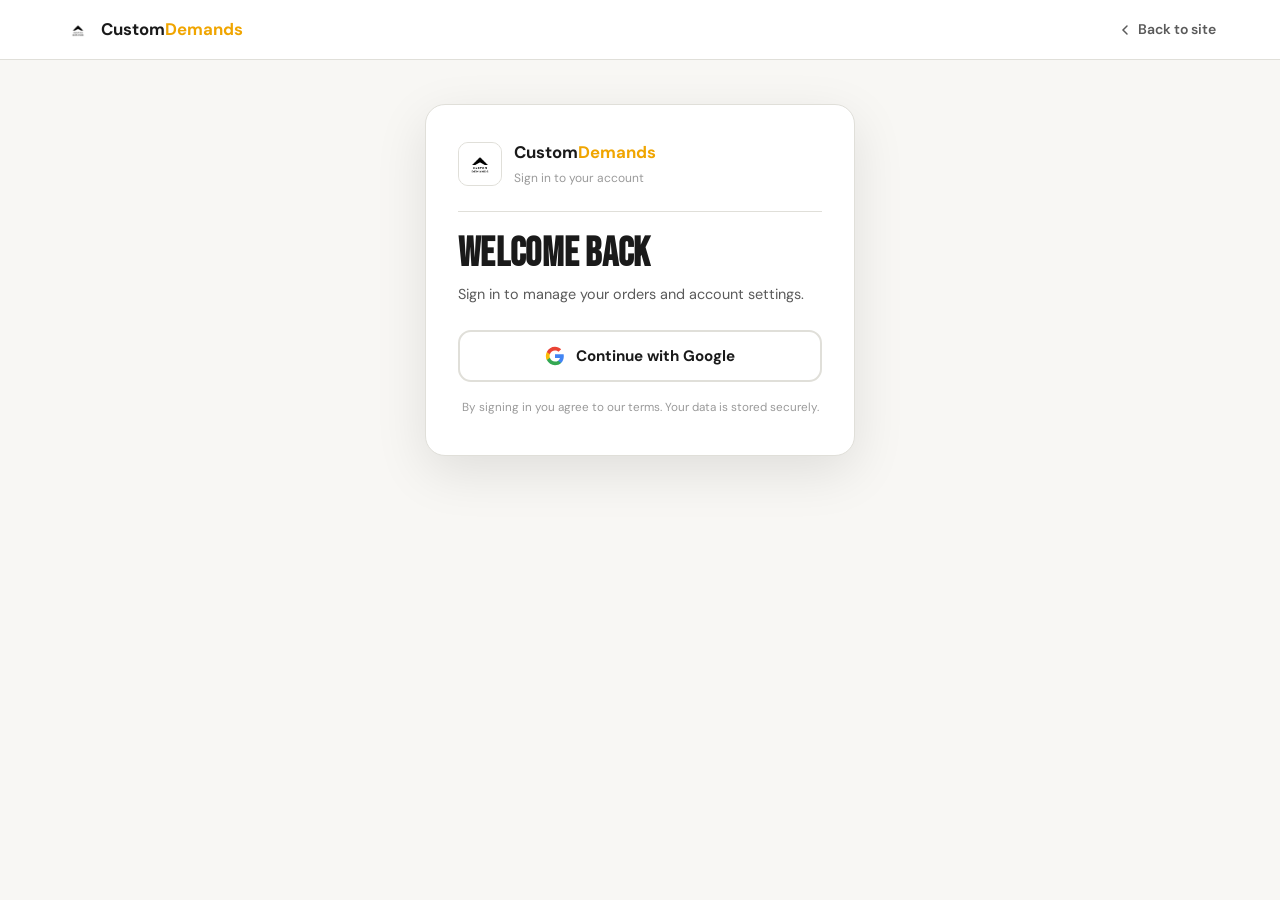
==== commit 8df9527b: "Update auth.html" ====
--- a/auth.html
+++ b/auth.html
@@ -4,6 +4,7 @@
   <meta charset="UTF-8"/>
   <meta name="viewport" content="width=device-width, initial-scale=1.0"/>
   <title>Account — Custom Demands</title>
+  <meta name="robots" content="noindex, nofollow"/>
   <link rel="icon" type="image/png" href="favicon.png"/>
   <link rel="preconnect" href="https://fonts.googleapis.com"/>
   <link rel="preconnect" href="https://fonts.gstatic.com" crossorigin/>
@@ -14,85 +15,85 @@
 
   <nav class="anav">
     <a href="index.html" class="anav-logo">
-      <img src="favicon.png" alt="CD"/>
+      <img src="favicon.png" alt="Custom Demands" width="28" height="28"/>
       <span>Custom<strong>Demands</strong></span>
     </a>
     <a href="index.html" class="anav-back">
-      <svg width="16" height="16" viewBox="0 0 24 24" fill="none" stroke="currentColor" stroke-width="2.2" stroke-linecap="round"><polyline points="15 18 9 12 15 6"/></svg>
+      <svg width="16" height="16" viewBox="0 0 24 24" fill="none" stroke="currentColor" stroke-width="2.2" stroke-linecap="round" aria-hidden="true"><polyline points="15 18 9 12 15 6"/></svg>
       Back to site
     </a>
   </nav>
 
-  <div class="redir-overlay" id="redirOverlay">
-    <div class="redir-spin"></div>
+  <div class="redir-overlay" id="redirOverlay" aria-live="polite">
+    <div class="redir-spin" role="status" aria-label="Redirecting"></div>
     <p>Redirecting…</p>
   </div>
 
   <main class="amain">
 
     <!-- SCREEN 1: SIGN IN -->
-    <section class="ascreen" id="screenSignIn">
+    <section class="ascreen" id="screenSignIn" aria-labelledby="signin-heading">
       <div class="acard">
         <div class="abrand">
-          <img src="favicon.png" alt="CD" class="abrand-ico"/>
+          <img src="favicon.png" alt="Custom Demands" class="abrand-ico" width="44" height="44"/>
           <div>
             <div class="abrand-name">Custom<span>Demands</span></div>
             <div class="abrand-sub">Sign in to your account</div>
           </div>
         </div>
-        <h1 class="ahead">Welcome Back</h1>
+        <h1 class="ahead" id="signin-heading">Welcome Back</h1>
         <p class="asub">Sign in to manage your orders and account settings.</p>
         <button class="btn-google" id="btnGoogle">
-          <svg width="20" height="20" viewBox="0 0 24 24"><path d="M22.56 12.25c0-.78-.07-1.53-.2-2.25H12v4.26h5.92c-.26 1.37-1.04 2.53-2.21 3.31v2.77h3.57c2.08-1.92 3.28-4.74 3.28-8.09z" fill="#4285F4"/><path d="M12 23c2.97 0 5.46-.98 7.28-2.66l-3.57-2.77c-.98.66-2.23 1.06-3.71 1.06-2.86 0-5.29-1.93-6.16-4.53H2.18v2.84C3.99 20.53 7.7 23 12 23z" fill="#34A853"/><path d="M5.84 14.09c-.22-.66-.35-1.36-.35-2.09s.13-1.43.35-2.09V7.07H2.18C1.43 8.55 1 10.22 1 12s.43 3.45 1.18 4.93l3.66-2.84z" fill="#FBBC05"/><path d="M12 5.38c1.62 0 3.06.56 4.21 1.64l3.15-3.15C17.45 2.09 14.97 1 12 1 7.7 1 3.99 3.47 2.18 7.07l3.66 2.84c.87-2.6 3.3-4.53 6.16-4.53z" fill="#EA4335"/></svg>
+          <svg width="20" height="20" viewBox="0 0 24 24" aria-hidden="true"><path d="M22.56 12.25c0-.78-.07-1.53-.2-2.25H12v4.26h5.92c-.26 1.37-1.04 2.53-2.21 3.31v2.77h3.57c2.08-1.92 3.28-4.74 3.28-8.09z" fill="#4285F4"/><path d="M12 23c2.97 0 5.46-.98 7.28-2.66l-3.57-2.77c-.98.66-2.23 1.06-3.71 1.06-2.86 0-5.29-1.93-6.16-4.53H2.18v2.84C3.99 20.53 7.7 23 12 23z" fill="#34A853"/><path d="M5.84 14.09c-.22-.66-.35-1.36-.35-2.09s.13-1.43.35-2.09V7.07H2.18C1.43 8.55 1 10.22 1 12s.43 3.45 1.18 4.93l3.66-2.84z" fill="#FBBC05"/><path d="M12 5.38c1.62 0 3.06.56 4.21 1.64l3.15-3.15C17.45 2.09 14.97 1 12 1 7.7 1 3.99 3.47 2.18 7.07l3.66 2.84c.87-2.6 3.3-4.53 6.16-4.53z" fill="#EA4335"/></svg>
           Continue with Google
         </button>
-        <p class="aerr" id="signInError"></p>
-        <p class="aterms">By signing in you agree to our terms. Data stored securely.</p>
+        <p class="aerr" id="signInError" role="alert"></p>
+        <p class="aterms">By signing in you agree to our terms. Your data is stored securely.</p>
       </div>
     </section>
 
     <!-- SCREEN 2: ALREADY SIGNED IN -->
-    <section class="ascreen" id="screenAlready" style="display:none">
+    <section class="ascreen" id="screenAlready" style="display:none" aria-labelledby="already-heading">
       <div class="acard">
         <div class="abrand">
-          <img src="favicon.png" alt="CD" class="abrand-ico"/>
+          <img src="favicon.png" alt="Custom Demands" class="abrand-ico" width="44" height="44"/>
           <div>
             <div class="abrand-name">Custom<span>Demands</span></div>
             <div class="abrand-sub">You're logged in</div>
           </div>
         </div>
-        <div class="already-avatar-wrap">
-          <img src="" alt="" id="alreadyAvatar" class="already-avatar"/>
-          <div class="already-check">
+        <div class="already-wrap">
+          <img src="" alt="Your profile photo" id="alreadyAvatar" class="already-avatar"/>
+          <div class="already-check" aria-hidden="true">
             <svg width="12" height="12" viewBox="0 0 24 24" fill="none" stroke="currentColor" stroke-width="3"><polyline points="20 6 9 17 4 12"/></svg>
           </div>
         </div>
-        <h1 class="ahead" id="alreadyTitle">Hey, @user</h1>
+        <h1 class="ahead" id="already-heading" id="alreadyTitle">Hey, @user</h1>
         <p class="asub" id="alreadyEmail">email@example.com</p>
         <p class="already-note">You're already signed in to Custom Demands.</p>
         <a href="index.html" class="btn-full">Go to Homepage</a>
         <a href="auth.html?settings" class="btn-full outline" style="margin-top:10px">Open Settings</a>
         <button class="btn-signout-alt" id="btnAlreadySignOut">
-          <svg width="14" height="14" viewBox="0 0 24 24" fill="none" stroke="currentColor" stroke-width="2" stroke-linecap="round"><path d="M9 21H5a2 2 0 01-2-2V5a2 2 0 012-2h4"/><polyline points="16 17 21 12 16 7"/><line x1="21" y1="12" x2="9" y2="12"/></svg>
+          <svg width="14" height="14" viewBox="0 0 24 24" fill="none" stroke="currentColor" stroke-width="2" stroke-linecap="round" aria-hidden="true"><path d="M9 21H5a2 2 0 01-2-2V5a2 2 0 012-2h4"/><polyline points="16 17 21 12 16 7"/><line x1="21" y1="12" x2="9" y2="12"/></svg>
           Sign out of this account
         </button>
       </div>
     </section>
 
     <!-- SCREEN 3: PICK USERNAME -->
-    <section class="ascreen" id="screenUsername" style="display:none">
+    <section class="ascreen" id="screenUsername" style="display:none" aria-labelledby="username-heading">
       <div class="acard">
         <div class="abrand">
-          <img src="favicon.png" alt="CD" class="abrand-ico"/>
+          <img src="favicon.png" alt="Custom Demands" class="abrand-ico" width="44" height="44"/>
           <div>
             <div class="abrand-name">Custom<span>Demands</span></div>
             <div class="abrand-sub">One last step</div>
           </div>
         </div>
-        <h1 class="ahead">Pick a Username</h1>
+        <h1 class="ahead" id="username-heading">Pick a Username</h1>
         <p class="asub">Choose a unique username for your Custom Demands profile.</p>
         <div class="user-prev">
-          <img src="" alt="" id="upAvatar" class="user-prev-img"/>
+          <img src="" alt="Your profile photo" id="upAvatar" class="user-prev-img"/>
           <div>
             <div class="user-prev-name"  id="upName">Name</div>
             <div class="user-prev-email" id="upEmail">email</div>
@@ -101,52 +102,52 @@
         <div class="afield">
           <label class="alabel" for="unInput">Username</label>
           <div class="ainput-wrap">
-            <span class="ainput-pre">@</span>
-            <input id="unInput" type="text" class="ainput" placeholder="yourcoolname" maxlength="24" autocomplete="off" spellcheck="false"/>
+            <span class="ainput-pre" aria-hidden="true">@</span>
+            <input id="unInput" type="text" class="ainput" placeholder="yourcoolname" maxlength="24" autocomplete="off" spellcheck="false" aria-describedby="unHint"/>
           </div>
-          <p class="ahint">3–24 chars · Letters, numbers, underscores</p>
+          <p class="ahint" id="unHint">3–24 chars · Letters, numbers, underscores</p>
         </div>
-        <p class="aerr" id="unError"></p>
+        <p class="aerr" id="unError" role="alert"></p>
         <button class="btn-full" id="btnSaveUsername">Save &amp; Continue</button>
       </div>
     </section>
 
     <!-- SCREEN 4: SETTINGS -->
-    <section class="ascreen wide" id="screenSettings" style="display:none">
+    <section class="ascreen wide" id="screenSettings" style="display:none" aria-labelledby="settings-heading">
       <div class="acard wide">
         <div class="sprofile">
-          <img src="" alt="" id="spAvatar" class="sprofile-img"/>
+          <img src="" alt="Your profile photo" id="spAvatar" class="sprofile-img"/>
           <div>
             <div class="sprofile-un"    id="spUsername">@username</div>
             <div class="sprofile-email" id="spEmail">email</div>
             <div class="sprofile-since" id="spSince">Member since —</div>
           </div>
         </div>
-        <div class="stabs">
-          <button class="stab active" data-panel="panelProfile">
-            <svg width="13" height="13" viewBox="0 0 24 24" fill="none" stroke="currentColor" stroke-width="2"><circle cx="12" cy="8" r="4"/><path d="M4 20c0-4 3.6-7 8-7s8 3 8 7"/></svg>
+        <div class="stabs" role="tablist" aria-label="Settings sections">
+          <button class="stab active" data-panel="panelProfile" role="tab" aria-selected="true">
+            <svg width="13" height="13" viewBox="0 0 24 24" fill="none" stroke="currentColor" stroke-width="2" aria-hidden="true"><circle cx="12" cy="8" r="4"/><path d="M4 20c0-4 3.6-7 8-7s8 3 8 7"/></svg>
             Profile
           </button>
-          <button class="stab" data-panel="panelAccount">
-            <svg width="13" height="13" viewBox="0 0 24 24" fill="none" stroke="currentColor" stroke-width="2"><circle cx="12" cy="12" r="3"/><path d="M19.4 15a1.65 1.65 0 00.33 1.82l.06.06a2 2 0 010 2.83 2 2 0 01-2.83 0l-.06-.06a1.65 1.65 0 00-1.82-.33 1.65 1.65 0 00-1 1.51V21a2 2 0 01-4 0v-.09A1.65 1.65 0 009 19.4a1.65 1.65 0 00-1.82.33l-.06.06a2 2 0 01-2.83-2.83l.06-.06A1.65 1.65 0 004.68 15a1.65 1.65 0 00-1.51-1H3a2 2 0 010-4h.09A1.65 1.65 0 004.6 9a1.65 1.65 0 00-.33-1.82l-.06-.06a2 2 0 012.83-2.83l.06.06A1.65 1.65 0 009 4.68a1.65 1.65 0 001-1.51V3a2 2 0 014 0v.09a1.65 1.65 0 001 1.51 1.65 1.65 0 001.82-.33l.06-.06a2 2 0 012.83 2.83l-.06.06A1.65 1.65 0 0019.4 9a1.65 1.65 0 001.51 1H21a2 2 0 010 4h-.09a1.65 1.65 0 00-1.51 1z"/></svg>
+          <button class="stab" data-panel="panelAccount" role="tab" aria-selected="false">
+            <svg width="13" height="13" viewBox="0 0 24 24" fill="none" stroke="currentColor" stroke-width="2" aria-hidden="true"><circle cx="12" cy="12" r="3"/><path d="M19.4 15a1.65 1.65 0 00.33 1.82l.06.06a2 2 0 010 2.83 2 2 0 01-2.83 0l-.06-.06a1.65 1.65 0 00-1.82-.33 1.65 1.65 0 00-1 1.51V21a2 2 0 01-4 0v-.09A1.65 1.65 0 009 19.4a1.65 1.65 0 00-1.82.33l-.06.06a2 2 0 01-2.83-2.83l.06-.06A1.65 1.65 0 004.68 15a1.65 1.65 0 00-1.51-1H3a2 2 0 010-4h.09A1.65 1.65 0 004.6 9a1.65 1.65 0 00-.33-1.82l-.06-.06a2 2 0 012.83-2.83l.06.06A1.65 1.65 0 009 4.68a1.65 1.65 0 001-1.51V3a2 2 0 014 0v.09a1.65 1.65 0 001 1.51 1.65 1.65 0 001.82-.33l.06-.06a2 2 0 012.83 2.83l-.06.06A1.65 1.65 0 0019.4 9a1.65 1.65 0 001.51 1H21a2 2 0 010 4h-.09a1.65 1.65 0 00-1.51 1z"/></svg>
             Account
           </button>
         </div>
-        <div class="spanel active" id="panelProfile">
-          <h2 class="spanel-title">Edit Profile</h2>
+        <div class="spanel active" id="panelProfile" role="tabpanel">
+          <h2 class="spanel-title" id="settings-heading">Edit Profile</h2>
           <div class="afield">
             <label class="alabel" for="settingsUsername">Username</label>
             <div class="ainput-wrap">
-              <span class="ainput-pre">@</span>
+              <span class="ainput-pre" aria-hidden="true">@</span>
               <input id="settingsUsername" type="text" class="ainput" placeholder="username" maxlength="24" autocomplete="off" spellcheck="false"/>
             </div>
             <p class="ahint">3–24 chars · Letters, numbers, underscores</p>
           </div>
-          <p class="aerr"  id="sError"></p>
-          <p class="aok"   id="sSuccess"></p>
+          <p class="aerr"  id="sError"   role="alert"></p>
+          <p class="aok"   id="sSuccess" aria-live="polite"></p>
           <button class="btn-full" id="btnSaveSettings">Save Changes</button>
         </div>
-        <div class="spanel" id="panelAccount">
+        <div class="spanel" id="panelAccount" role="tabpanel">
           <h2 class="spanel-title">Account Info</h2>
           <div class="sinfo-list">
             <div class="sinfo-row"><span class="sinfo-k">Display Name</span><span class="sinfo-v" id="infoName">—</span></div>
@@ -157,7 +158,7 @@
           <div class="ssignout-zone">
             <p class="ssignout-lbl">End your current session</p>
             <button class="btn-signout" id="btnSignOut">
-              <svg width="15" height="15" viewBox="0 0 24 24" fill="none" stroke="currentColor" stroke-width="2" stroke-linecap="round"><path d="M9 21H5a2 2 0 01-2-2V5a2 2 0 012-2h4"/><polyline points="16 17 21 12 16 7"/><line x1="21" y1="12" x2="9" y2="12"/></svg>
+              <svg width="15" height="15" viewBox="0 0 24 24" fill="none" stroke="currentColor" stroke-width="2" stroke-linecap="round" aria-hidden="true"><path d="M9 21H5a2 2 0 01-2-2V5a2 2 0 012-2h4"/><polyline points="16 17 21 12 16 7"/><line x1="21" y1="12" x2="9" y2="12"/></svg>
               Sign Out
             </button>
           </div>
--- a/auth.css
+++ b/auth.css
@@ -5,303 +5,148 @@
 *, *::before, *::after { box-sizing: border-box; margin: 0; padding: 0; }
 
 :root {
-  --w:      #ffffff;
-  --off:    #f7f6f3;
-  --light:  #eeede9;
-  --bdr:    #e2e2df;
-  --blk:    #0a0a0a;
-  --gray:   #666;
-  --gray-l: #aaa;
-  --acc:    #f0a500;
-  --red:    #d03030;
-  --green:  #1a9e5e;
-  --nav-h:  60px;
-  --r:      13px;
-  --r-lg:   22px;
-  --sh:     0 18px 56px rgba(0,0,0,.11);
-  --fd:     'Bebas Neue', sans-serif;
-  --fb:     'DM Sans', sans-serif;
+  --w:     #ffffff;
+  --off:   #f8f7f4;
+  --light: #eae9e5;
+  --bdr:   #e0dfd9;
+  --blk:   #1a1a1a;
+  --gray:  #5a5a5a;
+  --gl:    #9a9a9a;
+  --acc:   #f0a500;
+  --red:   #d03030;
+  --green: #1a9e5e;
+  --nh:    60px;
+  --r:     13px;
+  --rlg:   20px;
+  --sh:    0 16px 52px rgba(0,0,0,.10);
+  --fd:    'Bebas Neue', sans-serif;
+  --fb:    'DM Sans', sans-serif;
 }
 
 html { scroll-behavior: smooth; }
-
-body {
-  background: var(--off);
-  color: var(--blk);
-  font-family: var(--fb);
-  font-size: 15px;
-  line-height: 1.65;
-  min-height: 100vh;
-  -webkit-font-smoothing: antialiased;
-}
-
+body { background: var(--off); color: var(--blk); font-family: var(--fb); font-size: 15px; line-height: 1.65; min-height: 100vh; -webkit-font-smoothing: antialiased; }
 * { -webkit-user-select: none; user-select: none; }
 input { -webkit-user-select: text; user-select: text; }
 img { -webkit-user-drag: none; pointer-events: none; }
+::-webkit-scrollbar { width: 5px; }
+::-webkit-scrollbar-thumb { background: var(--bdr); border-radius: 99px; }
 
-::-webkit-scrollbar { width: 5px; }
-::-webkit-scrollbar-thumb { background: #ccc; border-radius: 99px; }
-
-/* ── NAV ── */
-.anav {
-  position: fixed; top: 0; left: 0; right: 0; z-index: 100;
-  height: var(--nav-h);
-  background: rgba(255,255,255,.96);
-  backdrop-filter: blur(14px);
-  border-bottom: 1.5px solid var(--bdr);
-  display: flex; align-items: center; justify-content: space-between;
-  padding: 0 5%;
-}
-.anav-logo {
-  display: flex; align-items: center; gap: 9px;
-  text-decoration: none; color: var(--blk);
-  font-size: 1.05rem; font-weight: 600;
-}
-.anav-logo img    { width: 28px; height: 28px; border-radius: 6px; object-fit: contain; }
-.anav-logo strong { color: var(--acc); font-weight: 800; }
-.anav-back {
-  display: flex; align-items: center; gap: 5px;
-  color: var(--gray); font-size: .875rem; font-weight: 600;
-  text-decoration: none; transition: color .2s;
-}
+/* NAV */
+.anav { position: fixed; top: 0; left: 0; right: 0; z-index: 100; height: var(--nh); background: rgba(255,255,255,.97); backdrop-filter: blur(14px); border-bottom: 1px solid var(--bdr); display: flex; align-items: center; justify-content: space-between; padding: 0 5%; }
+.anav-logo { display: flex; align-items: center; gap: 9px; text-decoration: none; color: var(--blk); font-size: 1.05rem; font-weight: 700; }
+.anav-logo img { width: 28px; height: 28px; border-radius: 6px; object-fit: contain; }
+.anav-logo strong { color: var(--acc); }
+.anav-back { display: flex; align-items: center; gap: 5px; color: var(--gray); font-size: .875rem; font-weight: 600; text-decoration: none; transition: color .2s; }
 .anav-back:hover { color: var(--blk); }
 
-/* ── REDIRECT OVERLAY ── */
-.redir-overlay {
-  display: none;
-  position: fixed; inset: 0; z-index: 999;
-  background: var(--off);
-  flex-direction: column; align-items: center; justify-content: center; gap: 14px;
-}
+/* REDIRECT OVERLAY */
+.redir-overlay { display: none; position: fixed; inset: 0; z-index: 999; background: var(--off); flex-direction: column; align-items: center; justify-content: center; gap: 14px; }
 .redir-overlay.show { display: flex; }
-.redir-spin {
-  width: 36px; height: 36px;
-  border: 3px solid var(--bdr); border-top-color: var(--blk);
-  border-radius: 50%; animation: spin .65s linear infinite;
-}
+.redir-spin { width: 36px; height: 36px; border: 3px solid var(--bdr); border-top-color: var(--blk); border-radius: 50%; animation: spin .65s linear infinite; }
 .redir-overlay p { font-size: .85rem; font-weight: 600; color: var(--gray); }
 @keyframes spin { to { transform: rotate(360deg); } }
 
-/* ── MAIN ── */
-.amain {
-  min-height: 100vh;
-  padding: calc(var(--nav-h) + 44px) 5% 60px;
-  display: flex; align-items: flex-start; justify-content: center;
-}
+/* MAIN */
+.amain { min-height: 100vh; padding: calc(var(--nh) + 44px) 5% 60px; display: flex; align-items: flex-start; justify-content: center; }
 
-/* ── SCREENS ── */
-.ascreen {
-  width: 100%; max-width: 430px;
-  animation: aUp .28s ease;
-}
+/* SCREENS */
+.ascreen      { width: 100%; max-width: 430px; animation: aUp .28s ease; }
 .ascreen.wide { max-width: 520px; }
+@keyframes aUp { from{opacity:0;transform:translateY(14px)} to{opacity:1;transform:translateY(0)} }
 
-@keyframes aUp {
-  from { opacity: 0; transform: translateY(14px); }
-  to   { opacity: 1; transform: translateY(0); }
-}
-
-/* ── CARD ── */
-.acard {
-  background: var(--w);
-  border: 1.5px solid var(--bdr);
-  border-radius: var(--r-lg);
-  padding: 34px 32px 38px;
-  box-shadow: var(--sh);
-}
+/* CARD */
+.acard      { background: var(--w); border: 1px solid var(--bdr); border-radius: var(--rlg); padding: 34px 32px 38px; box-shadow: var(--sh); }
 .acard.wide { max-width: 100%; }
 
-/* ── BRAND ── */
-.abrand {
-  display: flex; align-items: center; gap: 12px;
-  padding-bottom: 22px; margin-bottom: 22px;
-  border-bottom: 1.5px solid var(--bdr);
-}
-.abrand-ico {
-  width: 44px; height: 44px; border-radius: 10px;
-  object-fit: contain; background: var(--off);
-  border: 1.5px solid var(--bdr); flex-shrink: 0;
-}
-.abrand-name       { font-size: 1.05rem; font-weight: 700; line-height: 1.2; }
-.abrand-name span  { color: var(--acc); }
-.abrand-sub        { font-size: .75rem; color: var(--gray-l); margin-top: 2px; }
+/* BRAND */
+.abrand     { display: flex; align-items: center; gap: 12px; padding-bottom: 22px; margin-bottom: 22px; border-bottom: 1px solid var(--bdr); }
+.abrand-ico { width: 44px; height: 44px; border-radius: 10px; object-fit: contain; background: var(--off); border: 1px solid var(--bdr); flex-shrink: 0; }
+.abrand-name { font-size: 1.05rem; font-weight: 700; }
+.abrand-name span { color: var(--acc); }
+.abrand-sub  { font-size: .75rem; color: var(--gl); margin-top: 2px; }
 
-/* ── TYPOGRAPHY ── */
+/* TYPOGRAPHY */
 .ahead  { font-family: var(--fd); font-size: 2.5rem; letter-spacing: .3px; line-height: 1; color: var(--blk); margin-bottom: 9px; }
 .asub   { font-size: .9rem; color: var(--gray); line-height: 1.65; margin-bottom: 24px; }
-.aterms { font-size: .73rem; color: var(--gray-l); text-align: center; margin-top: 16px; line-height: 1.5; }
+.aterms { font-size: .73rem; color: var(--gl); text-align: center; margin-top: 16px; line-height: 1.5; }
 
-/* ── GOOGLE BTN ── */
-.btn-google {
-  display: flex; align-items: center; justify-content: center; gap: 11px;
-  width: 100%; padding: 14px 20px;
-  background: var(--w); border: 2px solid var(--bdr);
-  border-radius: var(--r);
-  font-family: var(--fb); font-weight: 700; font-size: .95rem;
-  color: var(--blk); cursor: pointer;
-  transition: border-color .18s, box-shadow .18s, transform .14s, background .18s;
-}
+/* GOOGLE BTN */
+.btn-google { display: flex; align-items: center; justify-content: center; gap: 11px; width: 100%; padding: 14px 20px; background: var(--w); border: 2px solid var(--bdr); border-radius: var(--r); font-family: var(--fb); font-weight: 700; font-size: .95rem; color: var(--blk); cursor: pointer; transition: border-color .18s, box-shadow .18s, transform .14s, background .18s; }
 .btn-google:hover { border-color: var(--blk); background: var(--off); box-shadow: 0 6px 22px rgba(0,0,0,.09); transform: translateY(-1px); }
-.btn-google:active { transform: translateY(0); box-shadow: none; }
+.btn-google:active { transform: translateY(0); }
 .btn-google:disabled { opacity: .55; cursor: not-allowed; transform: none; }
+.btn-google-spinner { display: inline-block; width: 16px; height: 16px; border: 2px solid rgba(0,0,0,.15); border-top-color: var(--blk); border-radius: 50%; animation: spin .6s linear infinite; }
 
-.btn-google-spinner {
-  display: inline-block; width: 16px; height: 16px;
-  border: 2px solid rgba(0,0,0,.15); border-top-color: var(--blk);
-  border-radius: 50%; animation: spin .6s linear infinite;
-}
-
-/* ── ALREADY SIGNED IN ── */
-.already-avatar-wrap {
-  position: relative; width: 76px; height: 76px;
-  margin: 0 auto 18px;
-}
-.already-avatar {
-  width: 76px; height: 76px; border-radius: 50%;
-  object-fit: cover; display: block;
-  border: 3px solid var(--bdr);
-}
-.already-check {
-  position: absolute; bottom: 0; right: 0;
-  width: 26px; height: 26px; border-radius: 50%;
-  background: var(--green); color: #fff;
-  display: flex; align-items: center; justify-content: center;
-  border: 2.5px solid var(--w);
-}
-.already-note {
-  font-size: .88rem; color: var(--gray); text-align: center;
-  margin-bottom: 22px; line-height: 1.5;
-}
-.btn-signout-alt {
-  display: flex; align-items: center; justify-content: center; gap: 7px;
-  width: 100%; padding: 11px;
-  background: none; border: none;
-  font-family: var(--fb); font-size: .82rem; font-weight: 700;
-  color: var(--red); cursor: pointer; margin-top: 14px;
-  transition: opacity .18s;
-}
+/* ALREADY */
+.already-wrap { position: relative; width: 76px; height: 76px; margin: 0 auto 18px; }
+.already-avatar { width: 76px; height: 76px; border-radius: 50%; object-fit: cover; display: block; border: 3px solid var(--bdr); }
+.already-check { position: absolute; bottom: 0; right: 0; width: 26px; height: 26px; border-radius: 50%; background: var(--green); color: #fff; display: flex; align-items: center; justify-content: center; border: 2.5px solid var(--w); }
+.already-note { font-size: .88rem; color: var(--gray); text-align: center; margin-bottom: 22px; line-height: 1.5; }
+.btn-signout-alt { display: flex; align-items: center; justify-content: center; gap: 7px; width: 100%; padding: 11px; background: none; border: none; font-family: var(--fb); font-size: .82rem; font-weight: 700; color: var(--red); cursor: pointer; margin-top: 14px; transition: opacity .18s; }
 .btn-signout-alt:hover { opacity: .7; }
 
-/* ── USER PREVIEW ── */
-.user-prev {
-  display: flex; align-items: center; gap: 12px;
-  padding: 14px 16px; background: var(--off);
-  border: 1.5px solid var(--bdr); border-radius: var(--r);
-  margin-bottom: 20px;
-}
-.user-prev-img {
-  width: 48px; height: 48px; border-radius: 50%; object-fit: cover; flex-shrink: 0;
-  border: 2.5px solid var(--w); box-shadow: 0 3px 12px rgba(0,0,0,.1);
-}
+/* USER PREVIEW */
+.user-prev { display: flex; align-items: center; gap: 12px; padding: 14px 16px; background: var(--off); border: 1px solid var(--bdr); border-radius: var(--r); margin-bottom: 20px; }
+.user-prev-img { width: 48px; height: 48px; border-radius: 50%; object-fit: cover; flex-shrink: 0; border: 2.5px solid var(--w); box-shadow: 0 3px 12px rgba(0,0,0,.1); }
 .user-prev-name  { font-weight: 700; font-size: .9rem; }
-.user-prev-email { font-size: .76rem; color: var(--gray-l); margin-top: 2px; }
+.user-prev-email { font-size: .76rem; color: var(--gl); margin-top: 2px; }
 
-/* ── FORM ── */
+/* FORM */
 .afield    { margin-bottom: 16px; }
 .alabel    { display: block; font-size: .76rem; font-weight: 800; letter-spacing: .12em; text-transform: uppercase; color: var(--blk); margin-bottom: 8px; }
-.ainput-wrap {
-  display: flex; align-items: stretch;
-  border: 2px solid var(--bdr); border-radius: var(--r);
-  overflow: hidden; background: var(--w);
-  transition: border-color .2s, box-shadow .2s;
-}
+.ainput-wrap { display: flex; align-items: stretch; border: 2px solid var(--bdr); border-radius: var(--r); overflow: hidden; background: var(--w); transition: border-color .2s, box-shadow .2s; }
 .ainput-wrap:focus-within { border-color: var(--blk); box-shadow: 0 0 0 3px rgba(0,0,0,.06); }
-.ainput-pre {
-  display: flex; align-items: center; padding: 0 12px;
-  font-weight: 900; font-size: 1rem; color: var(--gray-l);
-  background: var(--off); border-right: 2px solid var(--bdr); flex-shrink: 0;
-}
-.ainput {
-  flex: 1; padding: 12px 14px; background: none; border: none; outline: none;
-  font-family: var(--fb); font-size: .95rem; font-weight: 500; color: var(--blk);
-}
-.ainput::placeholder { color: var(--gray-l); }
-.ahint { font-size: .74rem; color: var(--gray-l); margin-top: 6px; }
+.ainput-pre { display: flex; align-items: center; padding: 0 12px; font-weight: 900; font-size: 1rem; color: var(--gl); background: var(--off); border-right: 2px solid var(--bdr); flex-shrink: 0; }
+.ainput { flex: 1; padding: 12px 14px; background: none; border: none; outline: none; font-family: var(--fb); font-size: .95rem; font-weight: 500; color: var(--blk); }
+.ainput::placeholder { color: var(--gl); }
+.ahint  { font-size: .74rem; color: var(--gl); margin-top: 6px; }
 
-/* ── MESSAGES ── */
-.aerr {
-  font-size: .82rem; color: var(--red); font-weight: 600;
-  margin-bottom: 12px; line-height: 1.45; min-height: 1px;
-}
-.aerr:not(:empty) { background: rgba(208,48,48,.06); border: 1px solid rgba(208,48,48,.18); border-radius: 9px; padding: 10px 13px; }
+/* MESSAGES */
+.aerr { font-size: .82rem; color: var(--red); font-weight: 600; margin-bottom: 12px; min-height: 1px; line-height: 1.45; }
+.aerr:not(:empty) { background: #fff5f5; border: 1px solid rgba(208,48,48,.2); border-radius: 9px; padding: 10px 13px; }
+.aok  { font-size: .82rem; color: var(--green); font-weight: 600; margin-bottom: 12px; min-height: 1px; }
+.aok:not(:empty)  { background: #f0fdf4; border: 1px solid rgba(26,158,94,.2); border-radius: 9px; padding: 10px 13px; }
 
-.aok {
-  font-size: .82rem; color: var(--green); font-weight: 600;
-  margin-bottom: 12px; min-height: 1px;
-}
-.aok:not(:empty) { background: rgba(26,158,94,.06); border: 1px solid rgba(26,158,94,.2); border-radius: 9px; padding: 10px 13px; }
-
-/* ── BUTTONS ── */
-.btn-full {
-  display: flex; align-items: center; justify-content: center;
-  width: 100%; padding: 14px;
-  background: var(--blk); color: var(--w);
-  border: 2px solid var(--blk); border-radius: 999px;
-  font-family: var(--fb); font-weight: 800; font-size: .88rem;
-  letter-spacing: .05em; text-transform: uppercase;
-  text-decoration: none; cursor: pointer;
-  transition: background .18s, color .18s, transform .14s, box-shadow .18s;
-}
-.btn-full:hover { background: var(--acc); border-color: var(--acc); color: var(--blk); transform: translateY(-2px); box-shadow: 0 8px 24px rgba(240,165,0,.26); }
+/* BUTTONS */
+.btn-full { display: flex; align-items: center; justify-content: center; width: 100%; padding: 14px; background: var(--blk); color: var(--w); border: 2px solid var(--blk); border-radius: 999px; font-family: var(--fb); font-weight: 800; font-size: .88rem; letter-spacing: .05em; text-transform: uppercase; text-decoration: none; cursor: pointer; transition: background .18s, color .18s, transform .14s, box-shadow .18s; }
+.btn-full:hover { background: var(--acc); border-color: var(--acc); color: var(--blk); transform: translateY(-2px); box-shadow: 0 8px 24px rgba(240,165,0,.28); }
 .btn-full:disabled { opacity: .5; cursor: not-allowed; transform: none; box-shadow: none; }
 .btn-full.outline { background: transparent; color: var(--blk); }
 .btn-full.outline:hover { background: var(--blk); color: var(--w); border-color: var(--blk); }
 
-/* ── SETTINGS PROFILE ── */
-.sprofile {
-  display: flex; align-items: center; gap: 16px;
-  padding-bottom: 20px; margin-bottom: 20px;
-  border-bottom: 1.5px solid var(--bdr);
-}
-.sprofile-img   { width: 66px; height: 66px; border-radius: 50%; object-fit: cover; flex-shrink: 0; border: 3px solid var(--bdr); }
+/* SETTINGS PROFILE */
+.sprofile     { display: flex; align-items: center; gap: 16px; padding-bottom: 20px; margin-bottom: 20px; border-bottom: 1px solid var(--bdr); }
+.sprofile-img { width: 66px; height: 66px; border-radius: 50%; object-fit: cover; flex-shrink: 0; border: 3px solid var(--bdr); }
 .sprofile-un    { font-family: var(--fd); font-size: 1.65rem; letter-spacing: .02em; line-height: 1; }
 .sprofile-email { font-size: .84rem; color: var(--gray); margin-top: 4px; }
-.sprofile-since { font-size: .73rem; color: var(--gray-l); margin-top: 4px; }
+.sprofile-since { font-size: .73rem; color: var(--gl); margin-top: 4px; }
 
-/* ── TABS ── */
-.stabs {
-  display: flex; gap: 4px; background: var(--light); border-radius: 999px; padding: 4px;
-  margin-bottom: 24px;
-}
-.stab {
-  flex: 1; display: flex; align-items: center; justify-content: center; gap: 7px;
-  padding: 9px 16px; background: none; border: none; border-radius: 999px;
-  font-family: var(--fb); font-size: .875rem; font-weight: 600; color: var(--gray);
-  cursor: pointer; transition: background .18s, color .18s, box-shadow .18s;
-}
+/* TABS */
+.stabs { display: flex; gap: 4px; background: var(--light); border-radius: 999px; padding: 4px; margin-bottom: 24px; }
+.stab  { flex: 1; display: flex; align-items: center; justify-content: center; gap: 7px; padding: 9px 16px; background: none; border: none; border-radius: 999px; font-family: var(--fb); font-size: .875rem; font-weight: 600; color: var(--gray); cursor: pointer; transition: background .18s, color .18s, box-shadow .18s; }
 .stab.active { background: var(--w); color: var(--blk); box-shadow: 0 2px 10px rgba(0,0,0,.07); }
 
-/* ── PANELS ── */
-.spanel         { display: none; }
-.spanel.active  { display: block; animation: aUp .2s ease; }
-.spanel-title   { font-family: var(--fd); font-size: 1.5rem; letter-spacing: .02em; color: var(--blk); margin-bottom: 18px; }
+/* PANELS */
+.spanel        { display: none; }
+.spanel.active { display: block; animation: aUp .2s ease; }
+.spanel-title  { font-family: var(--fd); font-size: 1.5rem; letter-spacing: .02em; color: var(--blk); margin-bottom: 18px; }
 
-/* ── INFO LIST ── */
-.sinfo-list { border: 1.5px solid var(--bdr); border-radius: var(--r); overflow: hidden; margin-bottom: 22px; }
+/* INFO LIST */
+.sinfo-list { border: 1px solid var(--bdr); border-radius: var(--r); overflow: hidden; margin-bottom: 22px; }
 .sinfo-row  { display: flex; align-items: center; justify-content: space-between; padding: 12px 16px; gap: 14px; border-bottom: 1px solid var(--bdr); }
-.sinfo-row:last-child    { border-bottom: none; }
+.sinfo-row:last-child { border-bottom: none; }
 .sinfo-row:nth-child(even) { background: var(--off); }
-.sinfo-k    { font-size: .76rem; font-weight: 800; letter-spacing: .1em; text-transform: uppercase; color: var(--gray); white-space: nowrap; }
-.sinfo-v    { font-size: .875rem; font-weight: 500; color: var(--blk); text-align: right; overflow: hidden; text-overflow: ellipsis; max-width: 60%; }
+.sinfo-k { font-size: .76rem; font-weight: 800; letter-spacing: .1em; text-transform: uppercase; color: var(--gray); white-space: nowrap; }
+.sinfo-v { font-size: .875rem; font-weight: 500; color: var(--blk); text-align: right; overflow: hidden; text-overflow: ellipsis; max-width: 60%; }
 .sinfo-v.mono { font-family: monospace; font-size: .72rem; color: var(--gray); max-width: 100%; word-break: break-all; }
 
-/* ── SIGN OUT ZONE ── */
-.ssignout-zone {
-  display: flex; align-items: center; justify-content: space-between; flex-wrap: wrap; gap: 12px;
-  background: var(--off); border: 1.5px solid var(--bdr);
-  border-radius: var(--r); padding: 18px 20px;
-}
-.ssignout-lbl { font-size: .85rem; font-weight: 600; color: var(--gray); }
-.btn-signout {
-  display: flex; align-items: center; gap: 8px;
-  padding: 9px 20px; background: var(--w); color: var(--red);
-  border: 1.5px solid var(--red); border-radius: 999px;
-  font-family: var(--fb); font-weight: 700; font-size: .84rem;
-  cursor: pointer; transition: background .18s, color .18s, transform .14s;
-}
+/* SIGN OUT ZONE */
+.ssignout-zone { display: flex; align-items: center; justify-content: space-between; flex-wrap: wrap; gap: 12px; background: var(--off); border: 1px solid var(--bdr); border-radius: var(--r); padding: 18px 20px; }
+.ssignout-lbl  { font-size: .85rem; font-weight: 600; color: var(--gray); }
+.btn-signout   { display: flex; align-items: center; gap: 8px; padding: 9px 20px; background: var(--w); color: var(--red); border: 1.5px solid var(--red); border-radius: 999px; font-family: var(--fb); font-weight: 700; font-size: .84rem; cursor: pointer; transition: background .18s, color .18s, transform .14s; }
 .btn-signout:hover { background: var(--red); color: var(--w); transform: translateY(-1px); }
 
-/* ── RESPONSIVE ── */
+/* RESPONSIVE */
 @media (max-width: 520px) {
   .acard { padding: 22px 18px 26px; }
   .ahead { font-size: 2rem; }
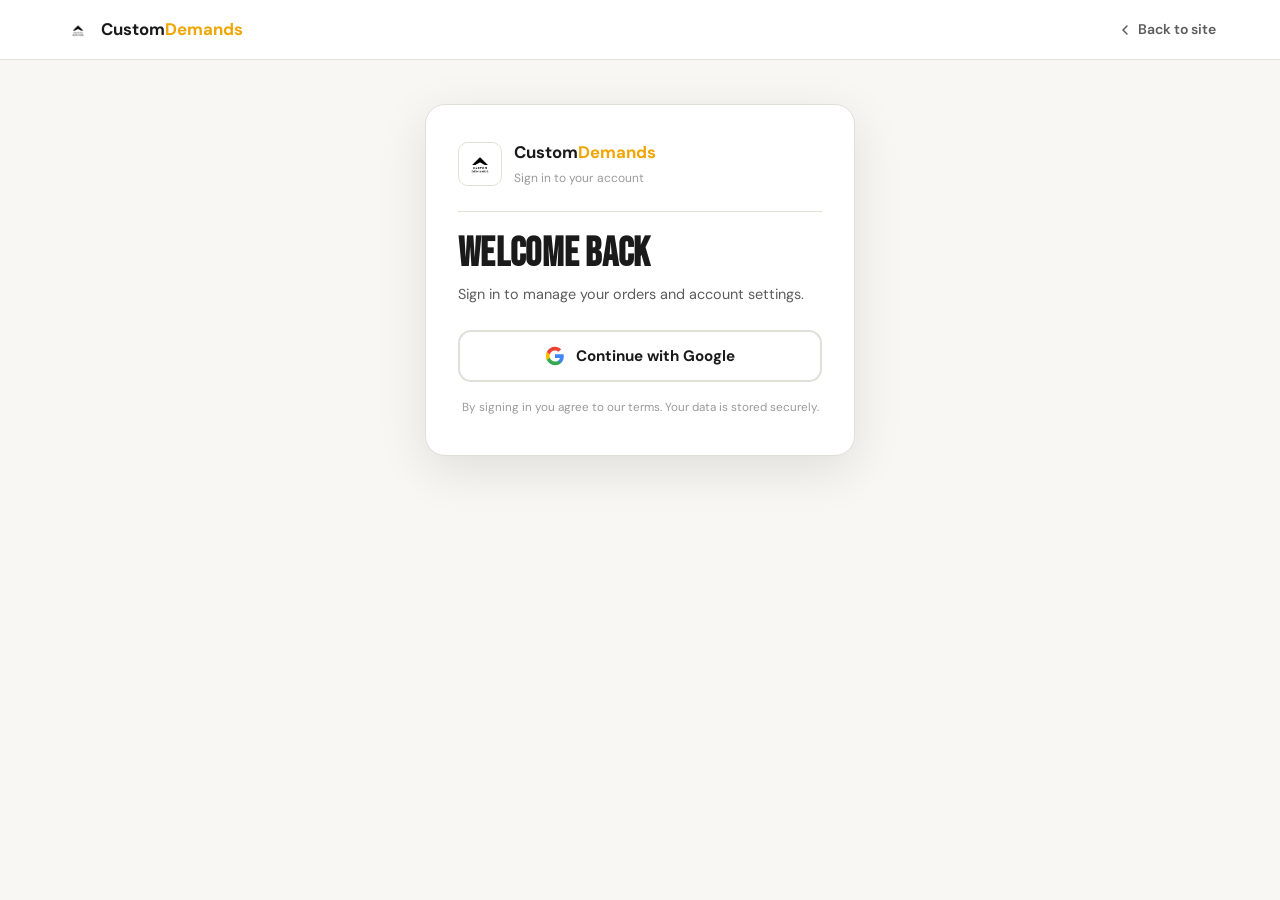
==== commit 6fa34bfa: "Update auth.html" ====
--- a/auth.html
+++ b/auth.html
@@ -19,20 +19,20 @@
       <span>Custom<strong>Demands</strong></span>
     </a>
     <a href="index.html" class="anav-back">
-      <svg width="16" height="16" viewBox="0 0 24 24" fill="none" stroke="currentColor" stroke-width="2.2" stroke-linecap="round" aria-hidden="true"><polyline points="15 18 9 12 15 6"/></svg>
+      <svg width="16" height="16" viewBox="0 0 24 24" fill="none" stroke="currentColor" stroke-width="2.2" stroke-linecap="round"><polyline points="15 18 9 12 15 6"/></svg>
       Back to site
     </a>
   </nav>
 
-  <div class="redir-overlay" id="redirOverlay" aria-live="polite">
-    <div class="redir-spin" role="status" aria-label="Redirecting"></div>
+  <div class="redir-overlay" id="redirOverlay">
+    <div class="redir-spin"></div>
     <p>Redirecting…</p>
   </div>
 
   <main class="amain">
 
     <!-- SCREEN 1: SIGN IN -->
-    <section class="ascreen" id="screenSignIn" aria-labelledby="signin-heading">
+    <section class="ascreen" id="screenSignIn">
       <div class="acard">
         <div class="abrand">
           <img src="favicon.png" alt="Custom Demands" class="abrand-ico" width="44" height="44"/>
@@ -41,19 +41,19 @@
             <div class="abrand-sub">Sign in to your account</div>
           </div>
         </div>
-        <h1 class="ahead" id="signin-heading">Welcome Back</h1>
+        <h1 class="ahead">Welcome Back</h1>
         <p class="asub">Sign in to manage your orders and account settings.</p>
         <button class="btn-google" id="btnGoogle">
-          <svg width="20" height="20" viewBox="0 0 24 24" aria-hidden="true"><path d="M22.56 12.25c0-.78-.07-1.53-.2-2.25H12v4.26h5.92c-.26 1.37-1.04 2.53-2.21 3.31v2.77h3.57c2.08-1.92 3.28-4.74 3.28-8.09z" fill="#4285F4"/><path d="M12 23c2.97 0 5.46-.98 7.28-2.66l-3.57-2.77c-.98.66-2.23 1.06-3.71 1.06-2.86 0-5.29-1.93-6.16-4.53H2.18v2.84C3.99 20.53 7.7 23 12 23z" fill="#34A853"/><path d="M5.84 14.09c-.22-.66-.35-1.36-.35-2.09s.13-1.43.35-2.09V7.07H2.18C1.43 8.55 1 10.22 1 12s.43 3.45 1.18 4.93l3.66-2.84z" fill="#FBBC05"/><path d="M12 5.38c1.62 0 3.06.56 4.21 1.64l3.15-3.15C17.45 2.09 14.97 1 12 1 7.7 1 3.99 3.47 2.18 7.07l3.66 2.84c.87-2.6 3.3-4.53 6.16-4.53z" fill="#EA4335"/></svg>
+          <svg width="20" height="20" viewBox="0 0 24 24"><path d="M22.56 12.25c0-.78-.07-1.53-.2-2.25H12v4.26h5.92c-.26 1.37-1.04 2.53-2.21 3.31v2.77h3.57c2.08-1.92 3.28-4.74 3.28-8.09z" fill="#4285F4"/><path d="M12 23c2.97 0 5.46-.98 7.28-2.66l-3.57-2.77c-.98.66-2.23 1.06-3.71 1.06-2.86 0-5.29-1.93-6.16-4.53H2.18v2.84C3.99 20.53 7.7 23 12 23z" fill="#34A853"/><path d="M5.84 14.09c-.22-.66-.35-1.36-.35-2.09s.13-1.43.35-2.09V7.07H2.18C1.43 8.55 1 10.22 1 12s.43 3.45 1.18 4.93l3.66-2.84z" fill="#FBBC05"/><path d="M12 5.38c1.62 0 3.06.56 4.21 1.64l3.15-3.15C17.45 2.09 14.97 1 12 1 7.7 1 3.99 3.47 2.18 7.07l3.66 2.84c.87-2.6 3.3-4.53 6.16-4.53z" fill="#EA4335"/></svg>
           Continue with Google
         </button>
-        <p class="aerr" id="signInError" role="alert"></p>
+        <p class="aerr" id="signInError"></p>
         <p class="aterms">By signing in you agree to our terms. Your data is stored securely.</p>
       </div>
     </section>
 
     <!-- SCREEN 2: ALREADY SIGNED IN -->
-    <section class="ascreen" id="screenAlready" style="display:none" aria-labelledby="already-heading">
+    <section class="ascreen" id="screenAlready" style="display:none">
       <div class="acard">
         <div class="abrand">
           <img src="favicon.png" alt="Custom Demands" class="abrand-ico" width="44" height="44"/>
@@ -64,24 +64,24 @@
         </div>
         <div class="already-wrap">
           <img src="" alt="Your profile photo" id="alreadyAvatar" class="already-avatar"/>
-          <div class="already-check" aria-hidden="true">
+          <div class="already-check">
             <svg width="12" height="12" viewBox="0 0 24 24" fill="none" stroke="currentColor" stroke-width="3"><polyline points="20 6 9 17 4 12"/></svg>
           </div>
         </div>
-        <h1 class="ahead" id="already-heading" id="alreadyTitle">Hey, @user</h1>
+        <h1 class="ahead" id="alreadyTitle">Hey, @user</h1>
         <p class="asub" id="alreadyEmail">email@example.com</p>
         <p class="already-note">You're already signed in to Custom Demands.</p>
         <a href="index.html" class="btn-full">Go to Homepage</a>
         <a href="auth.html?settings" class="btn-full outline" style="margin-top:10px">Open Settings</a>
         <button class="btn-signout-alt" id="btnAlreadySignOut">
-          <svg width="14" height="14" viewBox="0 0 24 24" fill="none" stroke="currentColor" stroke-width="2" stroke-linecap="round" aria-hidden="true"><path d="M9 21H5a2 2 0 01-2-2V5a2 2 0 012-2h4"/><polyline points="16 17 21 12 16 7"/><line x1="21" y1="12" x2="9" y2="12"/></svg>
+          <svg width="14" height="14" viewBox="0 0 24 24" fill="none" stroke="currentColor" stroke-width="2" stroke-linecap="round"><path d="M9 21H5a2 2 0 01-2-2V5a2 2 0 012-2h4"/><polyline points="16 17 21 12 16 7"/><line x1="21" y1="12" x2="9" y2="12"/></svg>
           Sign out of this account
         </button>
       </div>
     </section>
 
     <!-- SCREEN 3: PICK USERNAME -->
-    <section class="ascreen" id="screenUsername" style="display:none" aria-labelledby="username-heading">
+    <section class="ascreen" id="screenUsername" style="display:none">
       <div class="acard">
         <div class="abrand">
           <img src="favicon.png" alt="Custom Demands" class="abrand-ico" width="44" height="44"/>
@@ -90,10 +90,10 @@
             <div class="abrand-sub">One last step</div>
           </div>
         </div>
-        <h1 class="ahead" id="username-heading">Pick a Username</h1>
+        <h1 class="ahead">Pick a Username</h1>
         <p class="asub">Choose a unique username for your Custom Demands profile.</p>
         <div class="user-prev">
-          <img src="" alt="Your profile photo" id="upAvatar" class="user-prev-img"/>
+          <img src="" alt="" id="upAvatar" class="user-prev-img"/>
           <div>
             <div class="user-prev-name"  id="upName">Name</div>
             <div class="user-prev-email" id="upEmail">email</div>
@@ -102,18 +102,18 @@
         <div class="afield">
           <label class="alabel" for="unInput">Username</label>
           <div class="ainput-wrap">
-            <span class="ainput-pre" aria-hidden="true">@</span>
-            <input id="unInput" type="text" class="ainput" placeholder="yourcoolname" maxlength="24" autocomplete="off" spellcheck="false" aria-describedby="unHint"/>
+            <span class="ainput-pre">@</span>
+            <input id="unInput" type="text" class="ainput" placeholder="yourcoolname" maxlength="24" autocomplete="off" spellcheck="false"/>
           </div>
-          <p class="ahint" id="unHint">3–24 chars · Letters, numbers, underscores</p>
+          <p class="ahint">3–24 chars · Letters, numbers, underscores</p>
         </div>
-        <p class="aerr" id="unError" role="alert"></p>
+        <p class="aerr" id="unError"></p>
         <button class="btn-full" id="btnSaveUsername">Save &amp; Continue</button>
       </div>
     </section>
 
     <!-- SCREEN 4: SETTINGS -->
-    <section class="ascreen wide" id="screenSettings" style="display:none" aria-labelledby="settings-heading">
+    <section class="ascreen wide" id="screenSettings" style="display:none">
       <div class="acard wide">
         <div class="sprofile">
           <img src="" alt="Your profile photo" id="spAvatar" class="sprofile-img"/>
@@ -123,31 +123,31 @@
             <div class="sprofile-since" id="spSince">Member since —</div>
           </div>
         </div>
-        <div class="stabs" role="tablist" aria-label="Settings sections">
-          <button class="stab active" data-panel="panelProfile" role="tab" aria-selected="true">
-            <svg width="13" height="13" viewBox="0 0 24 24" fill="none" stroke="currentColor" stroke-width="2" aria-hidden="true"><circle cx="12" cy="8" r="4"/><path d="M4 20c0-4 3.6-7 8-7s8 3 8 7"/></svg>
+        <div class="stabs">
+          <button class="stab active" data-panel="panelProfile">
+            <svg width="13" height="13" viewBox="0 0 24 24" fill="none" stroke="currentColor" stroke-width="2"><circle cx="12" cy="8" r="4"/><path d="M4 20c0-4 3.6-7 8-7s8 3 8 7"/></svg>
             Profile
           </button>
-          <button class="stab" data-panel="panelAccount" role="tab" aria-selected="false">
-            <svg width="13" height="13" viewBox="0 0 24 24" fill="none" stroke="currentColor" stroke-width="2" aria-hidden="true"><circle cx="12" cy="12" r="3"/><path d="M19.4 15a1.65 1.65 0 00.33 1.82l.06.06a2 2 0 010 2.83 2 2 0 01-2.83 0l-.06-.06a1.65 1.65 0 00-1.82-.33 1.65 1.65 0 00-1 1.51V21a2 2 0 01-4 0v-.09A1.65 1.65 0 009 19.4a1.65 1.65 0 00-1.82.33l-.06.06a2 2 0 01-2.83-2.83l.06-.06A1.65 1.65 0 004.68 15a1.65 1.65 0 00-1.51-1H3a2 2 0 010-4h.09A1.65 1.65 0 004.6 9a1.65 1.65 0 00-.33-1.82l-.06-.06a2 2 0 012.83-2.83l.06.06A1.65 1.65 0 009 4.68a1.65 1.65 0 001-1.51V3a2 2 0 014 0v.09a1.65 1.65 0 001 1.51 1.65 1.65 0 001.82-.33l.06-.06a2 2 0 012.83 2.83l-.06.06A1.65 1.65 0 0019.4 9a1.65 1.65 0 001.51 1H21a2 2 0 010 4h-.09a1.65 1.65 0 00-1.51 1z"/></svg>
+          <button class="stab" data-panel="panelAccount">
+            <svg width="13" height="13" viewBox="0 0 24 24" fill="none" stroke="currentColor" stroke-width="2"><circle cx="12" cy="12" r="3"/><path d="M19.4 15a1.65 1.65 0 00.33 1.82l.06.06a2 2 0 010 2.83 2 2 0 01-2.83 0l-.06-.06a1.65 1.65 0 00-1.82-.33 1.65 1.65 0 00-1 1.51V21a2 2 0 01-4 0v-.09A1.65 1.65 0 009 19.4a1.65 1.65 0 00-1.82.33l-.06.06a2 2 0 01-2.83-2.83l.06-.06A1.65 1.65 0 004.68 15a1.65 1.65 0 00-1.51-1H3a2 2 0 010-4h.09A1.65 1.65 0 004.6 9a1.65 1.65 0 00-.33-1.82l-.06-.06a2 2 0 012.83-2.83l.06.06A1.65 1.65 0 009 4.68a1.65 1.65 0 001-1.51V3a2 2 0 014 0v.09a1.65 1.65 0 001 1.51 1.65 1.65 0 001.82-.33l.06-.06a2 2 0 012.83 2.83l-.06.06A1.65 1.65 0 0019.4 9a1.65 1.65 0 001.51 1H21a2 2 0 010 4h-.09a1.65 1.65 0 00-1.51 1z"/></svg>
             Account
           </button>
         </div>
-        <div class="spanel active" id="panelProfile" role="tabpanel">
-          <h2 class="spanel-title" id="settings-heading">Edit Profile</h2>
+        <div class="spanel active" id="panelProfile">
+          <h2 class="spanel-title">Edit Profile</h2>
           <div class="afield">
             <label class="alabel" for="settingsUsername">Username</label>
             <div class="ainput-wrap">
-              <span class="ainput-pre" aria-hidden="true">@</span>
+              <span class="ainput-pre">@</span>
               <input id="settingsUsername" type="text" class="ainput" placeholder="username" maxlength="24" autocomplete="off" spellcheck="false"/>
             </div>
             <p class="ahint">3–24 chars · Letters, numbers, underscores</p>
           </div>
-          <p class="aerr"  id="sError"   role="alert"></p>
-          <p class="aok"   id="sSuccess" aria-live="polite"></p>
+          <p class="aerr"  id="sError"></p>
+          <p class="aok"   id="sSuccess"></p>
           <button class="btn-full" id="btnSaveSettings">Save Changes</button>
         </div>
-        <div class="spanel" id="panelAccount" role="tabpanel">
+        <div class="spanel" id="panelAccount">
           <h2 class="spanel-title">Account Info</h2>
           <div class="sinfo-list">
             <div class="sinfo-row"><span class="sinfo-k">Display Name</span><span class="sinfo-v" id="infoName">—</span></div>
@@ -158,7 +158,7 @@
           <div class="ssignout-zone">
             <p class="ssignout-lbl">End your current session</p>
             <button class="btn-signout" id="btnSignOut">
-              <svg width="15" height="15" viewBox="0 0 24 24" fill="none" stroke="currentColor" stroke-width="2" stroke-linecap="round" aria-hidden="true"><path d="M9 21H5a2 2 0 01-2-2V5a2 2 0 012-2h4"/><polyline points="16 17 21 12 16 7"/><line x1="21" y1="12" x2="9" y2="12"/></svg>
+              <svg width="15" height="15" viewBox="0 0 24 24" fill="none" stroke="currentColor" stroke-width="2" stroke-linecap="round"><path d="M9 21H5a2 2 0 01-2-2V5a2 2 0 012-2h4"/><polyline points="16 17 21 12 16 7"/><line x1="21" y1="12" x2="9" y2="12"/></svg>
               Sign Out
             </button>
           </div>
--- a/auth.css
+++ b/auth.css
@@ -7,10 +7,10 @@
 :root {
   --w:     #ffffff;
   --off:   #f8f7f4;
-  --light: #eae9e5;
-  --bdr:   #e0dfd9;
+  --light: #eae9e4;
+  --bdr:   #e0dfd8;
   --blk:   #1a1a1a;
-  --gray:  #5a5a5a;
+  --gray:  #5c5c5c;
   --gl:    #9a9a9a;
   --acc:   #f0a500;
   --red:   #d03030;
@@ -18,7 +18,7 @@
   --nh:    60px;
   --r:     13px;
   --rlg:   20px;
-  --sh:    0 16px 52px rgba(0,0,0,.10);
+  --sh:    0 14px 50px rgba(0,0,0,.10);
   --fd:    'Bebas Neue', sans-serif;
   --fb:    'DM Sans', sans-serif;
 }
@@ -31,7 +31,6 @@
 ::-webkit-scrollbar { width: 5px; }
 ::-webkit-scrollbar-thumb { background: var(--bdr); border-radius: 99px; }
 
-/* NAV */
 .anav { position: fixed; top: 0; left: 0; right: 0; z-index: 100; height: var(--nh); background: rgba(255,255,255,.97); backdrop-filter: blur(14px); border-bottom: 1px solid var(--bdr); display: flex; align-items: center; justify-content: space-between; padding: 0 5%; }
 .anav-logo { display: flex; align-items: center; gap: 9px; text-decoration: none; color: var(--blk); font-size: 1.05rem; font-weight: 700; }
 .anav-logo img { width: 28px; height: 28px; border-radius: 6px; object-fit: contain; }
@@ -39,45 +38,37 @@
 .anav-back { display: flex; align-items: center; gap: 5px; color: var(--gray); font-size: .875rem; font-weight: 600; text-decoration: none; transition: color .2s; }
 .anav-back:hover { color: var(--blk); }
 
-/* REDIRECT OVERLAY */
 .redir-overlay { display: none; position: fixed; inset: 0; z-index: 999; background: var(--off); flex-direction: column; align-items: center; justify-content: center; gap: 14px; }
 .redir-overlay.show { display: flex; }
 .redir-spin { width: 36px; height: 36px; border: 3px solid var(--bdr); border-top-color: var(--blk); border-radius: 50%; animation: spin .65s linear infinite; }
 .redir-overlay p { font-size: .85rem; font-weight: 600; color: var(--gray); }
 @keyframes spin { to { transform: rotate(360deg); } }
 
-/* MAIN */
 .amain { min-height: 100vh; padding: calc(var(--nh) + 44px) 5% 60px; display: flex; align-items: flex-start; justify-content: center; }
 
-/* SCREENS */
 .ascreen      { width: 100%; max-width: 430px; animation: aUp .28s ease; }
 .ascreen.wide { max-width: 520px; }
-@keyframes aUp { from{opacity:0;transform:translateY(14px)} to{opacity:1;transform:translateY(0)} }
+@keyframes aUp { from{opacity:0;transform:translateY(14px)}to{opacity:1;transform:translateY(0)} }
 
-/* CARD */
 .acard      { background: var(--w); border: 1px solid var(--bdr); border-radius: var(--rlg); padding: 34px 32px 38px; box-shadow: var(--sh); }
 .acard.wide { max-width: 100%; }
 
-/* BRAND */
-.abrand     { display: flex; align-items: center; gap: 12px; padding-bottom: 22px; margin-bottom: 22px; border-bottom: 1px solid var(--bdr); }
+.abrand { display: flex; align-items: center; gap: 12px; padding-bottom: 22px; margin-bottom: 22px; border-bottom: 1px solid var(--bdr); }
 .abrand-ico { width: 44px; height: 44px; border-radius: 10px; object-fit: contain; background: var(--off); border: 1px solid var(--bdr); flex-shrink: 0; }
 .abrand-name { font-size: 1.05rem; font-weight: 700; }
 .abrand-name span { color: var(--acc); }
-.abrand-sub  { font-size: .75rem; color: var(--gl); margin-top: 2px; }
+.abrand-sub { font-size: .75rem; color: var(--gl); margin-top: 2px; }
 
-/* TYPOGRAPHY */
 .ahead  { font-family: var(--fd); font-size: 2.5rem; letter-spacing: .3px; line-height: 1; color: var(--blk); margin-bottom: 9px; }
 .asub   { font-size: .9rem; color: var(--gray); line-height: 1.65; margin-bottom: 24px; }
 .aterms { font-size: .73rem; color: var(--gl); text-align: center; margin-top: 16px; line-height: 1.5; }
 
-/* GOOGLE BTN */
 .btn-google { display: flex; align-items: center; justify-content: center; gap: 11px; width: 100%; padding: 14px 20px; background: var(--w); border: 2px solid var(--bdr); border-radius: var(--r); font-family: var(--fb); font-weight: 700; font-size: .95rem; color: var(--blk); cursor: pointer; transition: border-color .18s, box-shadow .18s, transform .14s, background .18s; }
 .btn-google:hover { border-color: var(--blk); background: var(--off); box-shadow: 0 6px 22px rgba(0,0,0,.09); transform: translateY(-1px); }
 .btn-google:active { transform: translateY(0); }
 .btn-google:disabled { opacity: .55; cursor: not-allowed; transform: none; }
 .btn-google-spinner { display: inline-block; width: 16px; height: 16px; border: 2px solid rgba(0,0,0,.15); border-top-color: var(--blk); border-radius: 50%; animation: spin .6s linear infinite; }
 
-/* ALREADY */
 .already-wrap { position: relative; width: 76px; height: 76px; margin: 0 auto 18px; }
 .already-avatar { width: 76px; height: 76px; border-radius: 50%; object-fit: cover; display: block; border: 3px solid var(--bdr); }
 .already-check { position: absolute; bottom: 0; right: 0; width: 26px; height: 26px; border-radius: 50%; background: var(--green); color: #fff; display: flex; align-items: center; justify-content: center; border: 2.5px solid var(--w); }
@@ -85,53 +76,45 @@
 .btn-signout-alt { display: flex; align-items: center; justify-content: center; gap: 7px; width: 100%; padding: 11px; background: none; border: none; font-family: var(--fb); font-size: .82rem; font-weight: 700; color: var(--red); cursor: pointer; margin-top: 14px; transition: opacity .18s; }
 .btn-signout-alt:hover { opacity: .7; }
 
-/* USER PREVIEW */
 .user-prev { display: flex; align-items: center; gap: 12px; padding: 14px 16px; background: var(--off); border: 1px solid var(--bdr); border-radius: var(--r); margin-bottom: 20px; }
 .user-prev-img { width: 48px; height: 48px; border-radius: 50%; object-fit: cover; flex-shrink: 0; border: 2.5px solid var(--w); box-shadow: 0 3px 12px rgba(0,0,0,.1); }
 .user-prev-name  { font-weight: 700; font-size: .9rem; }
 .user-prev-email { font-size: .76rem; color: var(--gl); margin-top: 2px; }
 
-/* FORM */
-.afield    { margin-bottom: 16px; }
-.alabel    { display: block; font-size: .76rem; font-weight: 800; letter-spacing: .12em; text-transform: uppercase; color: var(--blk); margin-bottom: 8px; }
+.afield { margin-bottom: 16px; }
+.alabel { display: block; font-size: .76rem; font-weight: 800; letter-spacing: .12em; text-transform: uppercase; color: var(--blk); margin-bottom: 8px; }
 .ainput-wrap { display: flex; align-items: stretch; border: 2px solid var(--bdr); border-radius: var(--r); overflow: hidden; background: var(--w); transition: border-color .2s, box-shadow .2s; }
 .ainput-wrap:focus-within { border-color: var(--blk); box-shadow: 0 0 0 3px rgba(0,0,0,.06); }
 .ainput-pre { display: flex; align-items: center; padding: 0 12px; font-weight: 900; font-size: 1rem; color: var(--gl); background: var(--off); border-right: 2px solid var(--bdr); flex-shrink: 0; }
 .ainput { flex: 1; padding: 12px 14px; background: none; border: none; outline: none; font-family: var(--fb); font-size: .95rem; font-weight: 500; color: var(--blk); }
 .ainput::placeholder { color: var(--gl); }
-.ahint  { font-size: .74rem; color: var(--gl); margin-top: 6px; }
+.ahint { font-size: .74rem; color: var(--gl); margin-top: 6px; }
 
-/* MESSAGES */
 .aerr { font-size: .82rem; color: var(--red); font-weight: 600; margin-bottom: 12px; min-height: 1px; line-height: 1.45; }
 .aerr:not(:empty) { background: #fff5f5; border: 1px solid rgba(208,48,48,.2); border-radius: 9px; padding: 10px 13px; }
 .aok  { font-size: .82rem; color: var(--green); font-weight: 600; margin-bottom: 12px; min-height: 1px; }
 .aok:not(:empty)  { background: #f0fdf4; border: 1px solid rgba(26,158,94,.2); border-radius: 9px; padding: 10px 13px; }
 
-/* BUTTONS */
 .btn-full { display: flex; align-items: center; justify-content: center; width: 100%; padding: 14px; background: var(--blk); color: var(--w); border: 2px solid var(--blk); border-radius: 999px; font-family: var(--fb); font-weight: 800; font-size: .88rem; letter-spacing: .05em; text-transform: uppercase; text-decoration: none; cursor: pointer; transition: background .18s, color .18s, transform .14s, box-shadow .18s; }
 .btn-full:hover { background: var(--acc); border-color: var(--acc); color: var(--blk); transform: translateY(-2px); box-shadow: 0 8px 24px rgba(240,165,0,.28); }
 .btn-full:disabled { opacity: .5; cursor: not-allowed; transform: none; box-shadow: none; }
 .btn-full.outline { background: transparent; color: var(--blk); }
 .btn-full.outline:hover { background: var(--blk); color: var(--w); border-color: var(--blk); }
 
-/* SETTINGS PROFILE */
-.sprofile     { display: flex; align-items: center; gap: 16px; padding-bottom: 20px; margin-bottom: 20px; border-bottom: 1px solid var(--bdr); }
-.sprofile-img { width: 66px; height: 66px; border-radius: 50%; object-fit: cover; flex-shrink: 0; border: 3px solid var(--bdr); }
+.sprofile { display: flex; align-items: center; gap: 16px; padding-bottom: 20px; margin-bottom: 20px; border-bottom: 1px solid var(--bdr); }
+.sprofile-img   { width: 66px; height: 66px; border-radius: 50%; object-fit: cover; flex-shrink: 0; border: 3px solid var(--bdr); }
 .sprofile-un    { font-family: var(--fd); font-size: 1.65rem; letter-spacing: .02em; line-height: 1; }
 .sprofile-email { font-size: .84rem; color: var(--gray); margin-top: 4px; }
 .sprofile-since { font-size: .73rem; color: var(--gl); margin-top: 4px; }
 
-/* TABS */
 .stabs { display: flex; gap: 4px; background: var(--light); border-radius: 999px; padding: 4px; margin-bottom: 24px; }
 .stab  { flex: 1; display: flex; align-items: center; justify-content: center; gap: 7px; padding: 9px 16px; background: none; border: none; border-radius: 999px; font-family: var(--fb); font-size: .875rem; font-weight: 600; color: var(--gray); cursor: pointer; transition: background .18s, color .18s, box-shadow .18s; }
 .stab.active { background: var(--w); color: var(--blk); box-shadow: 0 2px 10px rgba(0,0,0,.07); }
 
-/* PANELS */
 .spanel        { display: none; }
 .spanel.active { display: block; animation: aUp .2s ease; }
 .spanel-title  { font-family: var(--fd); font-size: 1.5rem; letter-spacing: .02em; color: var(--blk); margin-bottom: 18px; }
 
-/* INFO LIST */
 .sinfo-list { border: 1px solid var(--bdr); border-radius: var(--r); overflow: hidden; margin-bottom: 22px; }
 .sinfo-row  { display: flex; align-items: center; justify-content: space-between; padding: 12px 16px; gap: 14px; border-bottom: 1px solid var(--bdr); }
 .sinfo-row:last-child { border-bottom: none; }
@@ -140,13 +123,11 @@
 .sinfo-v { font-size: .875rem; font-weight: 500; color: var(--blk); text-align: right; overflow: hidden; text-overflow: ellipsis; max-width: 60%; }
 .sinfo-v.mono { font-family: monospace; font-size: .72rem; color: var(--gray); max-width: 100%; word-break: break-all; }
 
-/* SIGN OUT ZONE */
 .ssignout-zone { display: flex; align-items: center; justify-content: space-between; flex-wrap: wrap; gap: 12px; background: var(--off); border: 1px solid var(--bdr); border-radius: var(--r); padding: 18px 20px; }
-.ssignout-lbl  { font-size: .85rem; font-weight: 600; color: var(--gray); }
-.btn-signout   { display: flex; align-items: center; gap: 8px; padding: 9px 20px; background: var(--w); color: var(--red); border: 1.5px solid var(--red); border-radius: 999px; font-family: var(--fb); font-weight: 700; font-size: .84rem; cursor: pointer; transition: background .18s, color .18s, transform .14s; }
+.ssignout-lbl { font-size: .85rem; font-weight: 600; color: var(--gray); }
+.btn-signout { display: flex; align-items: center; gap: 8px; padding: 9px 20px; background: var(--w); color: var(--red); border: 1.5px solid var(--red); border-radius: 999px; font-family: var(--fb); font-weight: 700; font-size: .84rem; cursor: pointer; transition: background .18s, color .18s, transform .14s; }
 .btn-signout:hover { background: var(--red); color: var(--w); transform: translateY(-1px); }
 
-/* RESPONSIVE */
 @media (max-width: 520px) {
   .acard { padding: 22px 18px 26px; }
   .ahead { font-size: 2rem; }
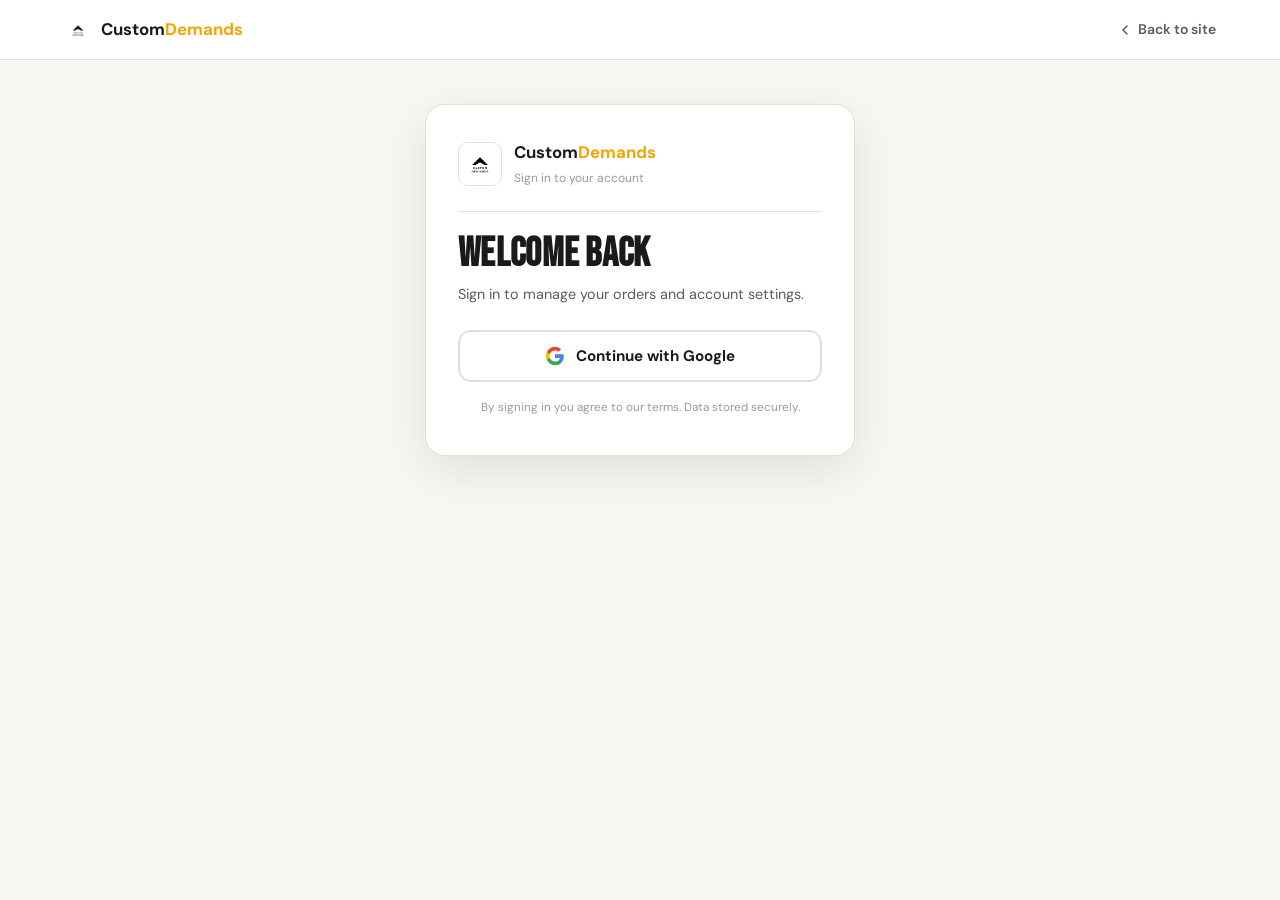
==== commit 11d96fea: "eeeeeeeeeeeeee" ====
--- a/auth.html
+++ b/auth.html
@@ -1,8 +1,7 @@
 <!DOCTYPE html>
 <html lang="en">
 <head>
-  <meta charset="UTF-8"/>
-  <meta name="viewport" content="width=device-width, initial-scale=1.0"/>
+  <meta charset="UTF-8"/><meta name="viewport" content="width=device-width, initial-scale=1.0"/>
   <title>Account — Custom Demands</title>
   <meta name="robots" content="noindex, nofollow"/>
   <link rel="icon" type="image/png" href="favicon.png"/>
@@ -12,35 +11,17 @@
   <link rel="stylesheet" href="auth.css"/>
 </head>
 <body>
-
   <nav class="anav">
-    <a href="index.html" class="anav-logo">
-      <img src="favicon.png" alt="Custom Demands" width="28" height="28"/>
-      <span>Custom<strong>Demands</strong></span>
-    </a>
-    <a href="index.html" class="anav-back">
-      <svg width="16" height="16" viewBox="0 0 24 24" fill="none" stroke="currentColor" stroke-width="2.2" stroke-linecap="round"><polyline points="15 18 9 12 15 6"/></svg>
-      Back to site
-    </a>
+    <a href="index.html" class="anav-logo"><img src="favicon.png" alt="Custom Demands" width="28" height="28"/><span>Custom<strong>Demands</strong></span></a>
+    <a href="index.html" class="anav-back"><svg width="16" height="16" viewBox="0 0 24 24" fill="none" stroke="currentColor" stroke-width="2.2" stroke-linecap="round"><polyline points="15 18 9 12 15 6"/></svg> Back to site</a>
   </nav>
-
-  <div class="redir-overlay" id="redirOverlay">
-    <div class="redir-spin"></div>
-    <p>Redirecting…</p>
-  </div>
-
+  <div class="redir-overlay" id="redirOverlay"><div class="redir-spin"></div><p>Redirecting…</p></div>
   <main class="amain">
 
-    <!-- SCREEN 1: SIGN IN -->
+    <!-- SIGN IN -->
     <section class="ascreen" id="screenSignIn">
       <div class="acard">
-        <div class="abrand">
-          <img src="favicon.png" alt="Custom Demands" class="abrand-ico" width="44" height="44"/>
-          <div>
-            <div class="abrand-name">Custom<span>Demands</span></div>
-            <div class="abrand-sub">Sign in to your account</div>
-          </div>
-        </div>
+        <div class="abrand"><img src="favicon.png" alt="CD" class="abrand-ico"/><div><div class="abrand-name">Custom<span>Demands</span></div><div class="abrand-sub">Sign in to your account</div></div></div>
         <h1 class="ahead">Welcome Back</h1>
         <p class="asub">Sign in to manage your orders and account settings.</p>
         <button class="btn-google" id="btnGoogle">
@@ -48,63 +29,34 @@
           Continue with Google
         </button>
         <p class="aerr" id="signInError"></p>
-        <p class="aterms">By signing in you agree to our terms. Your data is stored securely.</p>
+        <p class="aterms">By signing in you agree to our terms. Data stored securely.</p>
       </div>
     </section>
 
-    <!-- SCREEN 2: ALREADY SIGNED IN -->
+    <!-- ALREADY SIGNED IN -->
     <section class="ascreen" id="screenAlready" style="display:none">
       <div class="acard">
-        <div class="abrand">
-          <img src="favicon.png" alt="Custom Demands" class="abrand-ico" width="44" height="44"/>
-          <div>
-            <div class="abrand-name">Custom<span>Demands</span></div>
-            <div class="abrand-sub">You're logged in</div>
-          </div>
-        </div>
-        <div class="already-wrap">
-          <img src="" alt="Your profile photo" id="alreadyAvatar" class="already-avatar"/>
-          <div class="already-check">
-            <svg width="12" height="12" viewBox="0 0 24 24" fill="none" stroke="currentColor" stroke-width="3"><polyline points="20 6 9 17 4 12"/></svg>
-          </div>
-        </div>
+        <div class="abrand"><img src="favicon.png" alt="CD" class="abrand-ico"/><div><div class="abrand-name">Custom<span>Demands</span></div><div class="abrand-sub">You're logged in</div></div></div>
+        <div class="already-wrap"><img src="" alt="" id="alreadyAvatar" class="already-avatar"/><div class="already-check"><svg width="12" height="12" viewBox="0 0 24 24" fill="none" stroke="currentColor" stroke-width="3"><polyline points="20 6 9 17 4 12"/></svg></div></div>
         <h1 class="ahead" id="alreadyTitle">Hey, @user</h1>
-        <p class="asub" id="alreadyEmail">email@example.com</p>
+        <p class="asub" id="alreadyEmail">email</p>
         <p class="already-note">You're already signed in to Custom Demands.</p>
         <a href="index.html" class="btn-full">Go to Homepage</a>
         <a href="auth.html?settings" class="btn-full outline" style="margin-top:10px">Open Settings</a>
-        <button class="btn-signout-alt" id="btnAlreadySignOut">
-          <svg width="14" height="14" viewBox="0 0 24 24" fill="none" stroke="currentColor" stroke-width="2" stroke-linecap="round"><path d="M9 21H5a2 2 0 01-2-2V5a2 2 0 012-2h4"/><polyline points="16 17 21 12 16 7"/><line x1="21" y1="12" x2="9" y2="12"/></svg>
-          Sign out of this account
-        </button>
+        <button class="btn-signout-alt" id="btnAlreadySignOut"><svg width="14" height="14" viewBox="0 0 24 24" fill="none" stroke="currentColor" stroke-width="2" stroke-linecap="round"><path d="M9 21H5a2 2 0 01-2-2V5a2 2 0 012-2h4"/><polyline points="16 17 21 12 16 7"/><line x1="21" y1="12" x2="9" y2="12"/></svg> Sign out of this account</button>
       </div>
     </section>
 
-    <!-- SCREEN 3: PICK USERNAME -->
+    <!-- PICK USERNAME -->
     <section class="ascreen" id="screenUsername" style="display:none">
       <div class="acard">
-        <div class="abrand">
-          <img src="favicon.png" alt="Custom Demands" class="abrand-ico" width="44" height="44"/>
-          <div>
-            <div class="abrand-name">Custom<span>Demands</span></div>
-            <div class="abrand-sub">One last step</div>
-          </div>
-        </div>
+        <div class="abrand"><img src="favicon.png" alt="CD" class="abrand-ico"/><div><div class="abrand-name">Custom<span>Demands</span></div><div class="abrand-sub">One last step</div></div></div>
         <h1 class="ahead">Pick a Username</h1>
         <p class="asub">Choose a unique username for your Custom Demands profile.</p>
-        <div class="user-prev">
-          <img src="" alt="" id="upAvatar" class="user-prev-img"/>
-          <div>
-            <div class="user-prev-name"  id="upName">Name</div>
-            <div class="user-prev-email" id="upEmail">email</div>
-          </div>
-        </div>
+        <div class="user-prev"><img src="" alt="" id="upAvatar" class="user-prev-img"/><div><div class="user-prev-name" id="upName">Name</div><div class="user-prev-email" id="upEmail">email</div></div></div>
         <div class="afield">
           <label class="alabel" for="unInput">Username</label>
-          <div class="ainput-wrap">
-            <span class="ainput-pre">@</span>
-            <input id="unInput" type="text" class="ainput" placeholder="yourcoolname" maxlength="24" autocomplete="off" spellcheck="false"/>
-          </div>
+          <div class="ainput-wrap"><span class="ainput-pre">@</span><input id="unInput" type="text" class="ainput" placeholder="yourcoolname" maxlength="24" autocomplete="off" spellcheck="false"/></div>
           <p class="ahint">3–24 chars · Letters, numbers, underscores</p>
         </div>
         <p class="aerr" id="unError"></p>
@@ -112,65 +64,43 @@
       </div>
     </section>
 
-    <!-- SCREEN 4: SETTINGS -->
+    <!-- SETTINGS -->
     <section class="ascreen wide" id="screenSettings" style="display:none">
       <div class="acard wide">
-        <div class="sprofile">
-          <img src="" alt="Your profile photo" id="spAvatar" class="sprofile-img"/>
-          <div>
-            <div class="sprofile-un"    id="spUsername">@username</div>
-            <div class="sprofile-email" id="spEmail">email</div>
-            <div class="sprofile-since" id="spSince">Member since —</div>
-          </div>
-        </div>
+        <div class="sprofile"><img src="" alt="" id="spAvatar" class="sprofile-img"/><div><div class="sprofile-un" id="spUsername">@username</div><div class="sprofile-email" id="spEmail">email</div><div class="sprofile-since" id="spSince">Member since —</div></div></div>
         <div class="stabs">
-          <button class="stab active" data-panel="panelProfile">
-            <svg width="13" height="13" viewBox="0 0 24 24" fill="none" stroke="currentColor" stroke-width="2"><circle cx="12" cy="8" r="4"/><path d="M4 20c0-4 3.6-7 8-7s8 3 8 7"/></svg>
-            Profile
-          </button>
-          <button class="stab" data-panel="panelAccount">
-            <svg width="13" height="13" viewBox="0 0 24 24" fill="none" stroke="currentColor" stroke-width="2"><circle cx="12" cy="12" r="3"/><path d="M19.4 15a1.65 1.65 0 00.33 1.82l.06.06a2 2 0 010 2.83 2 2 0 01-2.83 0l-.06-.06a1.65 1.65 0 00-1.82-.33 1.65 1.65 0 00-1 1.51V21a2 2 0 01-4 0v-.09A1.65 1.65 0 009 19.4a1.65 1.65 0 00-1.82.33l-.06.06a2 2 0 01-2.83-2.83l.06-.06A1.65 1.65 0 004.68 15a1.65 1.65 0 00-1.51-1H3a2 2 0 010-4h.09A1.65 1.65 0 004.6 9a1.65 1.65 0 00-.33-1.82l-.06-.06a2 2 0 012.83-2.83l.06.06A1.65 1.65 0 009 4.68a1.65 1.65 0 001-1.51V3a2 2 0 014 0v.09a1.65 1.65 0 001 1.51 1.65 1.65 0 001.82-.33l.06-.06a2 2 0 012.83 2.83l-.06.06A1.65 1.65 0 0019.4 9a1.65 1.65 0 001.51 1H21a2 2 0 010 4h-.09a1.65 1.65 0 00-1.51 1z"/></svg>
-            Account
-          </button>
+          <button class="stab active" data-panel="panelProfile"><svg width="13" height="13" viewBox="0 0 24 24" fill="none" stroke="currentColor" stroke-width="2"><circle cx="12" cy="8" r="4"/><path d="M4 20c0-4 3.6-7 8-7s8 3 8 7"/></svg> Profile</button>
+          <button class="stab" data-panel="panelAccount"><svg width="13" height="13" viewBox="0 0 24 24" fill="none" stroke="currentColor" stroke-width="2"><circle cx="12" cy="12" r="3"/><path d="M19.4 15a1.65 1.65 0 00.33 1.82l.06.06a2 2 0 010 2.83 2 2 0 01-2.83 0l-.06-.06a1.65 1.65 0 00-1.82-.33 1.65 1.65 0 00-1 1.51V21a2 2 0 01-4 0v-.09A1.65 1.65 0 009 19.4a1.65 1.65 0 00-1.82.33l-.06.06a2 2 0 01-2.83-2.83l.06-.06A1.65 1.65 0 004.68 15a1.65 1.65 0 00-1.51-1H3a2 2 0 010-4h.09A1.65 1.65 0 004.6 9a1.65 1.65 0 00-.33-1.82l-.06-.06a2 2 0 012.83-2.83l.06.06A1.65 1.65 0 009 4.68a1.65 1.65 0 001-1.51V3a2 2 0 014 0v.09a1.65 1.65 0 001 1.51 1.65 1.65 0 001.82-.33l.06-.06a2 2 0 012.83 2.83l-.06.06A1.65 1.65 0 0019.4 9a1.65 1.65 0 001.51 1H21a2 2 0 010 4h-.09a1.65 1.65 0 00-1.51 1z"/></svg> Account</button>
         </div>
         <div class="spanel active" id="panelProfile">
           <h2 class="spanel-title">Edit Profile</h2>
           <div class="afield">
             <label class="alabel" for="settingsUsername">Username</label>
-            <div class="ainput-wrap">
-              <span class="ainput-pre">@</span>
-              <input id="settingsUsername" type="text" class="ainput" placeholder="username" maxlength="24" autocomplete="off" spellcheck="false"/>
-            </div>
+            <div class="ainput-wrap"><span class="ainput-pre">@</span><input id="settingsUsername" type="text" class="ainput" placeholder="username" maxlength="24" autocomplete="off" spellcheck="false"/></div>
             <p class="ahint">3–24 chars · Letters, numbers, underscores</p>
           </div>
-          <p class="aerr"  id="sError"></p>
-          <p class="aok"   id="sSuccess"></p>
+          <p class="aerr" id="sError"></p><p class="aok" id="sSuccess"></p>
           <button class="btn-full" id="btnSaveSettings">Save Changes</button>
         </div>
         <div class="spanel" id="panelAccount">
           <h2 class="spanel-title">Account Info</h2>
           <div class="sinfo-list">
             <div class="sinfo-row"><span class="sinfo-k">Display Name</span><span class="sinfo-v" id="infoName">—</span></div>
-            <div class="sinfo-row"><span class="sinfo-k">Email</span>       <span class="sinfo-v" id="infoEmail">—</span></div>
-            <div class="sinfo-row"><span class="sinfo-k">Provider</span>    <span class="sinfo-v">Google</span></div>
-            <div class="sinfo-row"><span class="sinfo-k">User ID</span>     <span class="sinfo-v mono" id="infoUID">—</span></div>
+            <div class="sinfo-row"><span class="sinfo-k">Email</span><span class="sinfo-v" id="infoEmail">—</span></div>
+            <div class="sinfo-row"><span class="sinfo-k">Provider</span><span class="sinfo-v">Google</span></div>
+            <div class="sinfo-row"><span class="sinfo-k">User ID</span><span class="sinfo-v mono" id="infoUID">—</span></div>
           </div>
           <div class="ssignout-zone">
             <p class="ssignout-lbl">End your current session</p>
-            <button class="btn-signout" id="btnSignOut">
-              <svg width="15" height="15" viewBox="0 0 24 24" fill="none" stroke="currentColor" stroke-width="2" stroke-linecap="round"><path d="M9 21H5a2 2 0 01-2-2V5a2 2 0 012-2h4"/><polyline points="16 17 21 12 16 7"/><line x1="21" y1="12" x2="9" y2="12"/></svg>
-              Sign Out
-            </button>
+            <button class="btn-signout" id="btnSignOut"><svg width="15" height="15" viewBox="0 0 24 24" fill="none" stroke="currentColor" stroke-width="2" stroke-linecap="round"><path d="M9 21H5a2 2 0 01-2-2V5a2 2 0 012-2h4"/><polyline points="16 17 21 12 16 7"/><line x1="21" y1="12" x2="9" y2="12"/></svg> Sign Out</button>
           </div>
         </div>
       </div>
     </section>
-
   </main>
-
   <script src="https://www.gstatic.com/firebasejs/10.12.0/firebase-app-compat.js"></script>
   <script src="https://www.gstatic.com/firebasejs/10.12.0/firebase-auth-compat.js"></script>
   <script src="https://www.gstatic.com/firebasejs/10.12.0/firebase-database-compat.js"></script>
   <script src="auth.js"></script>
 </body>
-</html>
+</html>
--- a/auth.css
+++ b/auth.css
@@ -46,11 +46,11 @@
 
 .amain { min-height: 100vh; padding: calc(var(--nh) + 44px) 5% 60px; display: flex; align-items: flex-start; justify-content: center; }
 
-.ascreen      { width: 100%; max-width: 430px; animation: aUp .28s ease; }
+.ascreen { width: 100%; max-width: 430px; animation: aUp .28s ease; }
 .ascreen.wide { max-width: 520px; }
 @keyframes aUp { from{opacity:0;transform:translateY(14px)}to{opacity:1;transform:translateY(0)} }
 
-.acard      { background: var(--w); border: 1px solid var(--bdr); border-radius: var(--rlg); padding: 34px 32px 38px; box-shadow: var(--sh); }
+.acard { background: var(--w); border: 1px solid var(--bdr); border-radius: var(--rlg); padding: 34px 32px 38px; box-shadow: var(--sh); }
 .acard.wide { max-width: 100%; }
 
 .abrand { display: flex; align-items: center; gap: 12px; padding-bottom: 22px; margin-bottom: 22px; border-bottom: 1px solid var(--bdr); }
@@ -93,7 +93,7 @@
 .aerr { font-size: .82rem; color: var(--red); font-weight: 600; margin-bottom: 12px; min-height: 1px; line-height: 1.45; }
 .aerr:not(:empty) { background: #fff5f5; border: 1px solid rgba(208,48,48,.2); border-radius: 9px; padding: 10px 13px; }
 .aok  { font-size: .82rem; color: var(--green); font-weight: 600; margin-bottom: 12px; min-height: 1px; }
-.aok:not(:empty)  { background: #f0fdf4; border: 1px solid rgba(26,158,94,.2); border-radius: 9px; padding: 10px 13px; }
+.aok:not(:empty) { background: #f0fdf4; border: 1px solid rgba(26,158,94,.2); border-radius: 9px; padding: 10px 13px; }
 
 .btn-full { display: flex; align-items: center; justify-content: center; width: 100%; padding: 14px; background: var(--blk); color: var(--w); border: 2px solid var(--blk); border-radius: 999px; font-family: var(--fb); font-weight: 800; font-size: .88rem; letter-spacing: .05em; text-transform: uppercase; text-decoration: none; cursor: pointer; transition: background .18s, color .18s, transform .14s, box-shadow .18s; }
 .btn-full:hover { background: var(--acc); border-color: var(--acc); color: var(--blk); transform: translateY(-2px); box-shadow: 0 8px 24px rgba(240,165,0,.28); }
@@ -111,9 +111,9 @@
 .stab  { flex: 1; display: flex; align-items: center; justify-content: center; gap: 7px; padding: 9px 16px; background: none; border: none; border-radius: 999px; font-family: var(--fb); font-size: .875rem; font-weight: 600; color: var(--gray); cursor: pointer; transition: background .18s, color .18s, box-shadow .18s; }
 .stab.active { background: var(--w); color: var(--blk); box-shadow: 0 2px 10px rgba(0,0,0,.07); }
 
-.spanel        { display: none; }
+.spanel { display: none; }
 .spanel.active { display: block; animation: aUp .2s ease; }
-.spanel-title  { font-family: var(--fd); font-size: 1.5rem; letter-spacing: .02em; color: var(--blk); margin-bottom: 18px; }
+.spanel-title { font-family: var(--fd); font-size: 1.5rem; letter-spacing: .02em; color: var(--blk); margin-bottom: 18px; }
 
 .sinfo-list { border: 1px solid var(--bdr); border-radius: var(--r); overflow: hidden; margin-bottom: 22px; }
 .sinfo-row  { display: flex; align-items: center; justify-content: space-between; padding: 12px 16px; gap: 14px; border-bottom: 1px solid var(--bdr); }
